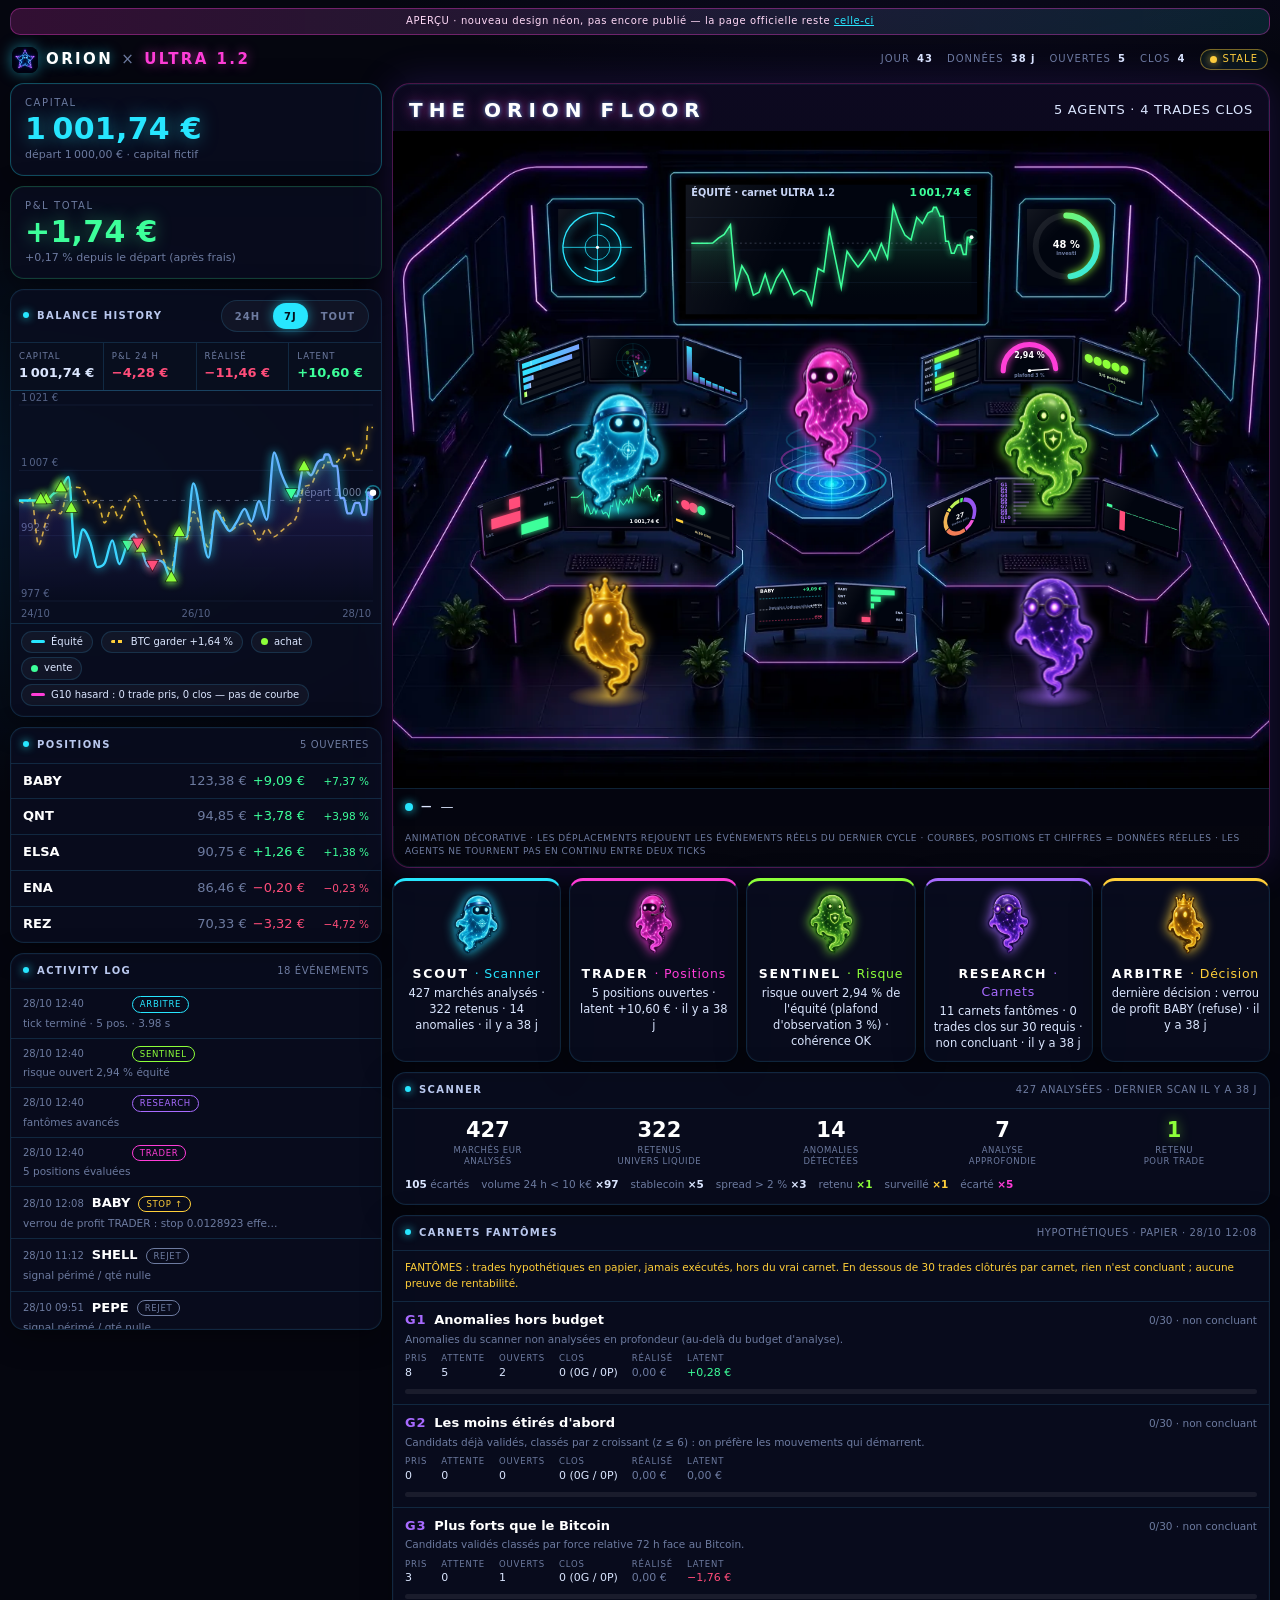
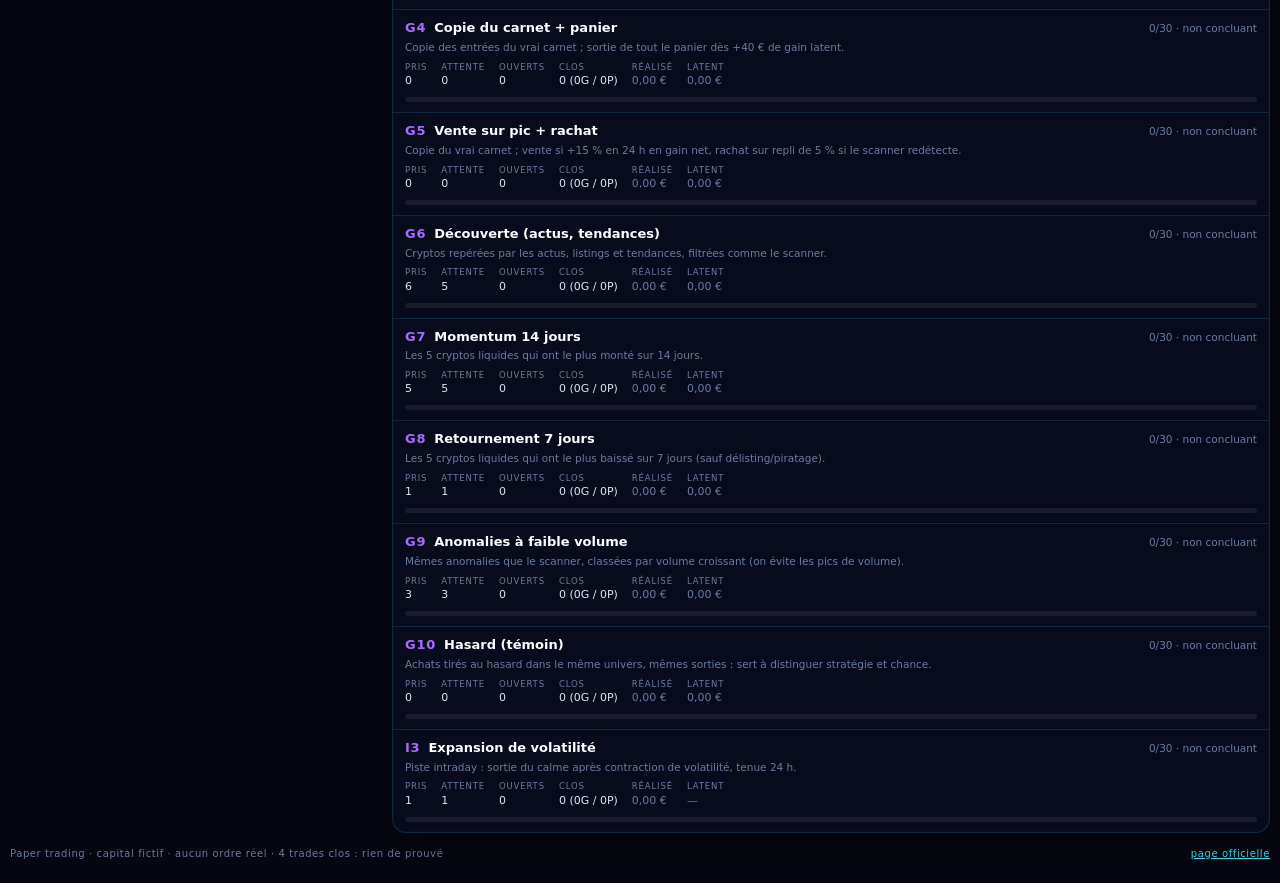
==== preview-neon/index.html @ 902693cf "site: aperçu néon (preview-neon/) — THE ORION FLOOR, esprits d'étoiles, courbe interactive, icône/ma" ====
<!doctype html>
<html lang="fr">
<head>
<meta charset="utf-8">
<meta name="viewport" content="width=device-width, initial-scale=1, viewport-fit=cover">
<meta name="theme-color" content="#05060f">
<meta name="robots" content="noindex,nofollow">
<meta name="mobile-web-app-capable" content="yes">
<meta name="apple-mobile-web-app-capable" content="yes">
<meta name="apple-mobile-web-app-title" content="ORION">
<title>ORION — aperçu néon</title>
<link rel="icon" type="image/png" sizes="48x48" href="img/favicon-48.png?v=1">
<link rel="icon" type="image/png" sizes="32x32" href="img/favicon-32.png?v=1">
<link rel="apple-touch-icon" sizes="180x180" href="img/apple-touch-icon.png?v=1">
<link rel="manifest" href="manifest.webmanifest?v=1">
<link rel="preload" as="image" href="img/room.webp?v=1" type="image/webp">
<link rel="stylesheet" href="neon.css?v=1">
</head>
<body>
<main class="wrap">
  <div class="pv">APERÇU · nouveau design néon, pas encore publié — la page officielle reste <a href="../">celle-ci</a></div>
  <header class="bar">
    <h1 class="brand"><img src="img/favicon-48.png?v=1" width="26" height="26" alt=""><b>ORION</b><i>×</i><b class="u">ULTRA&nbsp;1.2</b></h1>
    <div class="bst">
      <span>JOUR <b id="s_day">—</b></span><span>DONNÉES <b id="s_age">—</b></span><span>OUVERTES <b id="s_op">—</b></span><span>CLOS <b id="s_cl">—</b></span>
      <div class="live" id="live" title="Fraîcheur des données publiées"><i></i><span>—</span></div>
    </div>
  </header>

  <div class="cols">
    <div class="L">
      <section class="pn kcap" aria-label="Capital">
        <small>CAPITAL</small><b class="kbig c" id="k_cap">—</b><em id="k_capS">—</em>
      </section>
      <section class="pn kpl" aria-label="P&amp;L total">
        <small>P&amp;L TOTAL</small><b class="kbig" id="k_pl">—</b><em id="k_plS">—</em>
      </section>
      <section class="pn eq" aria-label="Courbe du capital">
        <header class="ph"><span class="pt">BALANCE HISTORY</span>
          <span class="seg" id="rng" role="group" aria-label="Période"><button data-r="24H">24H</button><button data-r="7J" class="on">7J</button><button data-r="TOUT">TOUT</button></span></header>
        <div class="strip" id="strip"></div>
        <div class="chw" id="chw"><canvas id="eqc" role="img" aria-label="Courbe du capital avec achats et ventes"></canvas><div class="tip" id="tip" hidden></div></div>
        <div class="leg" id="leg"></div>
      </section>
      <section class="pn pos">
        <header class="ph"><span class="pt">POSITIONS</span><span class="pm" id="posCnt">—</span></header>
        <div class="pl" id="plist"></div>
      </section>
      <section class="pn log">
        <header class="ph"><span class="pt">ACTIVITY LOG</span><span class="pm" id="logMeta">—</span></header>
        <div class="lines" id="lines"></div>
      </section>
    </div>

    <div class="R">
      <section class="floor" id="hero" aria-label="THE ORION FLOOR">
        <header class="fh"><span class="ft">THE ORION FLOOR</span><span class="pm" id="floorMeta">—</span></header>
        <div class="stage" id="stage">
          <div class="room" id="room">
            <img class="bg" src="img/room.webp?v=1" alt="Salle de marché néon vue du dessus" width="1152" height="864" decoding="async">
            <canvas id="fc" aria-hidden="true"></canvas>
            <div class="chars" id="chars" aria-hidden="true"></div>
            <div class="bub" id="bub" hidden></div>
          </div>
        </div>
        <div class="ticker" id="ticker"><i class="dot"></i><b id="tkWho">—</b><span id="tkTxt">—</span><em id="tkTag"></em></div>
        <p class="deco">Animation décorative · les déplacements rejouent les événements réels du dernier cycle · courbes, positions et chiffres = données réelles · les agents ne tournent pas en continu entre deux ticks</p>
      </section>
      <section class="agents" id="agents" aria-label="Agents">
        <article class="pn ag" data-k="scout"><img src="img/scout.webp?v=1" alt="" width="64" height="64" loading="lazy"><div><h3>SCOUT <i>· Scanner</i></h3><p id="a_scout">—</p></div></article>
        <article class="pn ag" data-k="trader"><img src="img/trader.webp?v=1" alt="" width="64" height="64" loading="lazy"><div><h3>TRADER <i>· Positions</i></h3><p id="a_trader">—</p></div></article>
        <article class="pn ag" data-k="sentinel"><img src="img/sentinel.webp?v=1" alt="" width="64" height="64" loading="lazy"><div><h3>SENTINEL <i>· Risque</i></h3><p id="a_sentinel">—</p></div></article>
        <article class="pn ag" data-k="research"><img src="img/research.webp?v=1" alt="" width="64" height="64" loading="lazy"><div><h3>RESEARCH <i>· Carnets</i></h3><p id="a_research">—</p></div></article>
        <article class="pn ag" data-k="arbitre"><img src="img/arbitre.webp?v=1" alt="" width="64" height="64" loading="lazy"><div><h3>ARBITRE <i>· Décision</i></h3><p id="a_arbitre">—</p></div></article>
      </section>
      <section class="pn scan" aria-label="Scanner">
        <header class="ph"><span class="pt">SCANNER</span><span class="pm" id="scanMeta">—</span></header>
        <div class="scb"><div class="funnel" id="funnel"></div><div class="why" id="why"></div></div>
      </section>
      <section class="pn gh" aria-label="Carnets fantômes">
        <header class="ph"><span class="pt">CARNETS FANTÔMES</span><span class="pm" id="ghMeta">—</span></header>
        <div class="ghn" id="ghNote">Trades hypothétiques en papier, jamais exécutés. Moins de 30 trades clôturés : rien n'est conclu.</div>
        <div id="ghList"></div>
      </section>
    </div>
  </div>

  <footer class="foot">
    <span id="badge">Paper trading · capital fictif · aucun ordre réel</span>
    <a href="../">page officielle</a>
  </footer>
</main>
<noscript><p class="ns">JavaScript est nécessaire pour afficher les données.</p></noscript>
<script src="neon.js?v=1"></script>
</body>
</html>
---- preview-neon/neon.css ----
/* ORION — aperçu néon (non publié). Sombre, cyan / magenta / lime. Aucune donnée inventée. */
:root{--bg:#05060f;--pn:rgba(10,14,32,.78);--bd:rgba(70,190,255,.16);--bd2:rgba(70,190,255,.32);--tx:#dbe6ff;--mut:#6d7ba0;
--cy:#27e6ff;--mg:#ff3dd8;--li:#8dff3a;--vi:#a86bff;--go:#ffcf3a;--g:#3dff9a;--r:#ff4d7a;
--sans:ui-sans-serif,system-ui,-apple-system,"Segoe UI",Roboto,"Helvetica Neue",Arial,sans-serif;--mono:ui-monospace,"SF Mono",Menlo,Consolas,"Roboto Mono",monospace}
*{box-sizing:border-box;margin:0}
html{background:var(--bg);-webkit-text-size-adjust:100%}
body{background:radial-gradient(1200px 600px at 70% -10%,rgba(80,40,200,.18),transparent 60%),radial-gradient(900px 500px at 0% 20%,rgba(0,170,255,.10),transparent 60%),var(--bg);color:var(--tx);font:13px/1.45 var(--sans);min-height:100vh;font-variant-numeric:tabular-nums}
.wrap{max-width:1600px;margin:0 auto;padding:8px 10px 22px}
b{font-weight:700}.g{color:var(--g)}.r{color:var(--r)}.z{color:var(--mut)}.mu{color:var(--mut)}
a{color:var(--cy)}
.pv{font-size:10px;letter-spacing:.06em;color:#ffd9f7;background:linear-gradient(90deg,rgba(255,61,216,.18),rgba(39,230,255,.12));border:1px solid rgba(255,61,216,.35);border-radius:10px;padding:5px 10px;margin-bottom:8px;text-align:center}
.bar{display:flex;align-items:center;justify-content:space-between;gap:8px 14px;flex-wrap:wrap;padding:4px 2px 10px}
.brand{display:flex;align-items:center;gap:8px;font-size:15px;letter-spacing:.16em;font-weight:400}
.brand img{border-radius:8px;box-shadow:0 0 14px rgba(39,230,255,.5)}
.brand b{color:#fff;text-shadow:0 0 12px rgba(39,230,255,.55)}.brand i{font-style:normal;color:var(--mut)}.brand .u{color:var(--mg);text-shadow:0 0 12px rgba(255,61,216,.6)}
.bst{display:flex;align-items:center;gap:6px 14px;flex-wrap:wrap;font-size:10px;letter-spacing:.1em;color:var(--mut)}
.bst b{color:var(--tx);margin-left:3px}
.live{display:inline-flex;align-items:center;gap:6px;color:var(--g);border:1px solid rgba(61,255,154,.4);padding:2px 9px;border-radius:99px;background:rgba(61,255,154,.06)}
.live i{width:7px;height:7px;border-radius:50%;background:var(--g);box-shadow:0 0 8px var(--g);animation:bl 2s ease-in-out infinite}
.live.stale{color:var(--go);border-color:rgba(255,207,58,.45)}.live.stale i{background:var(--go);box-shadow:0 0 8px var(--go)}
.live.na{color:var(--mut);border-color:var(--bd)}.live.na i{background:var(--mut);box-shadow:none;animation:none}
@keyframes bl{50%{opacity:.3}}
/* panneaux */
.pn{background:var(--pn);border:1px solid var(--bd);border-radius:14px;box-shadow:0 0 0 1px rgba(255,255,255,.015) inset,0 8px 30px rgba(0,0,0,.35);backdrop-filter:blur(2px)}
.ph{display:flex;justify-content:space-between;align-items:center;gap:8px;padding:10px 12px;border-bottom:1px solid var(--bd);font-size:10px;letter-spacing:.14em;color:var(--mut);text-transform:uppercase;flex-wrap:wrap}
.pt{color:#b9c8ee;font-weight:600}.pt::before{content:"";display:inline-block;width:6px;height:6px;border-radius:50%;background:var(--cy);box-shadow:0 0 8px var(--cy);margin-right:8px;vertical-align:1px}
.pm{letter-spacing:.06em}
.empty{padding:14px 12px;color:var(--mut)}
/* mise en page : mobile = bureau d'abord */
.cols{display:grid;grid-template-columns:minmax(0,1fr);gap:10px}
.L,.R{display:contents}
.floor{order:1}.agents{order:2}.kcap{order:3}.kpl{order:4}.eq{order:5}.pos{order:6}.log{order:7}.scan{order:8}.gh{order:9}
.kcap,.kpl{display:flex;flex-direction:column;gap:2px;padding:12px 14px}
.kcap small,.kpl small{font-size:10px;letter-spacing:.16em;color:var(--mut)}
.kbig{font-size:30px;line-height:1.1;letter-spacing:.01em;font-weight:700}
.kbig.c{color:var(--cy);text-shadow:0 0 18px rgba(39,230,255,.5)}
.kbig.g{color:var(--g);text-shadow:0 0 18px rgba(61,255,154,.45)}.kbig.r{color:var(--r);text-shadow:0 0 18px rgba(255,77,122,.45)}.kbig.z{color:var(--tx)}
.kcap em,.kpl em{font-style:normal;font-size:11px;color:var(--mut)}
.kcap{border-color:rgba(39,230,255,.3)}
.kpl{border-color:rgba(61,255,154,.22)}
@media(max-width:959px){.kcap,.kpl{display:inline-flex}.kcap,.kpl{width:100%}}
@media(max-width:959px) and (min-width:480px){.kcap{grid-column:1}.kpl{grid-column:1}}
@media(min-width:960px){
 .cols{grid-template-columns:372px minmax(0,1fr);align-items:start}
 .L,.R{display:flex;flex-direction:column;gap:10px;min-width:0}
}
/* graphique équité */
.seg{display:inline-flex;gap:2px;background:rgba(255,255,255,.04);border:1px solid var(--bd);border-radius:99px;padding:2px}
.seg button{font:600 10px var(--sans);letter-spacing:.1em;color:var(--mut);background:none;border:0;border-radius:99px;padding:5px 11px;cursor:pointer;min-height:26px}
.seg button.on{color:#04101a;background:var(--cy);box-shadow:0 0 12px rgba(39,230,255,.55)}
.strip{display:grid;grid-template-columns:repeat(4,minmax(0,1fr));gap:1px;background:var(--bd);border-bottom:1px solid var(--bd)}
.strip>div{background:rgba(8,12,28,.92);padding:7px 8px;display:flex;flex-direction:column;gap:1px;min-width:0}
.strip small{font-size:8.5px;letter-spacing:.12em;color:var(--mut)}
.strip b{font-size:13px;white-space:nowrap;overflow:hidden;text-overflow:ellipsis}
.chw{position:relative;height:232px;touch-action:pan-y}
#eqc{position:absolute;inset:0;width:100%;height:100%;display:block}
.tip{position:absolute;z-index:3;pointer-events:none;background:rgba(6,10,24,.94);border:1px solid var(--bd2);border-radius:10px;padding:7px 9px;font-size:11px;line-height:1.35;box-shadow:0 6px 24px rgba(0,0,0,.6),0 0 14px rgba(39,230,255,.18);min-width:128px;max-width:210px}
.tip b{color:#fff}.tip time{display:block;color:var(--mut);font-size:9.5px;margin-bottom:2px}.tip .mk{display:block;margin-top:4px;padding-top:4px;border-top:1px solid var(--bd)}
.leg{display:flex;flex-wrap:wrap;gap:4px 8px;padding:7px 10px 10px;border-top:1px solid var(--bd);font-size:10px;color:var(--mut)}
.leg button,.leg span{font:inherit;color:var(--tx);background:rgba(255,255,255,.04);border:1px solid var(--bd);border-radius:99px;padding:3px 9px;cursor:default;display:inline-flex;align-items:center;gap:6px}
.leg button{cursor:pointer}.leg button.off{opacity:.4}
.leg i{width:14px;height:3px;border-radius:2px;display:inline-block}
.leg i.d{height:7px;width:7px;border-radius:50%}
/* positions / journal */
.pr{display:grid;grid-template-columns:62px 1fr auto 58px;gap:6px;align-items:baseline;padding:8px 12px;border-bottom:1px solid var(--bd)}
.pr:last-child{border:0}.pr b{color:#fff}.pr span{text-align:right}.pr small{text-align:right;font-size:10.5px}
.lines{max-height:340px;overflow:auto;scrollbar-width:thin;scrollbar-color:#2a3a66 transparent}
.ev{display:grid;grid-template-columns:auto auto auto 1fr;gap:3px 8px;align-items:center;padding:7px 12px;border-bottom:1px solid var(--bd)}
.ev time{color:var(--mut);font-size:10px}.ev b{color:#fff;min-width:32px}
.tg{font-style:normal;font-size:8.5px;letter-spacing:.08em;padding:1px 7px;border:1px solid currentColor;border-radius:99px}
.tg.g{color:var(--g)}.tg.r{color:var(--r)}.tg.a{color:var(--go)}.tg.c{color:var(--cy)}.tg.p{color:var(--mg)}.tg.m{color:var(--mut)}.tg.v{color:var(--vi)}.tg.l{color:var(--li)}
.am{text-align:right}.am.g{color:var(--g)}.am.r{color:var(--r)}
.tx{grid-column:1/-1;color:var(--mut);font-size:10.5px;white-space:nowrap;overflow:hidden;text-overflow:ellipsis}
/* THE ORION FLOOR */
.floor{border:1px solid rgba(255,61,216,.28);border-radius:16px;background:linear-gradient(180deg,rgba(14,10,34,.9),rgba(5,6,15,.95));box-shadow:0 0 0 1px rgba(39,230,255,.08) inset,0 0 40px rgba(120,60,255,.18);overflow:hidden;margin:0 -10px;border-radius:0;border-left:0;border-right:0}
.fh{display:flex;justify-content:space-between;align-items:center;gap:8px;padding:9px 12px 4px;flex-wrap:wrap}
.ft{font-size:15px;letter-spacing:.3em;font-weight:600;color:#fff;text-shadow:0 0 14px rgba(255,61,216,.7),0 0 4px rgba(39,230,255,.6)}
.stage{position:relative;overflow:hidden;aspect-ratio:412/368;background:#03040a}
.room{position:absolute;left:-10%;top:0;width:120%;aspect-ratio:4/3;touch-action:manipulation;user-select:none;-webkit-user-select:none}
.room .bg{position:absolute;inset:0;width:100%;height:100%;display:block}
#fc{position:absolute;inset:0;width:100%;height:100%;display:block;pointer-events:none}
.chars{position:absolute;inset:0}
.ch{position:absolute;left:0;top:0;width:0;height:0;will-change:transform;cursor:pointer;-webkit-tap-highlight-color:transparent}
.ch .sh{position:absolute;left:0;top:0;width:calc(var(--s)*.9);height:calc(var(--s)*.26);margin:calc(var(--s)*.34) 0 0 calc(var(--s)*-.45);border-radius:50%;background:radial-gradient(closest-side,var(--c),transparent 72%);opacity:.55}
.ch .bb{position:absolute;left:0;top:0;width:var(--s);height:var(--s);margin:calc(var(--s)*-.5) 0 0 calc(var(--s)*-.5);animation:bob 3.8s ease-in-out infinite;animation-delay:var(--d)}
.ch img{display:block;width:100%;height:100%;object-fit:contain;filter:drop-shadow(0 0 6px var(--c));transition:transform .5s ease}
.ch.act img{transform:scale(1.12);filter:drop-shadow(0 0 14px var(--c)) brightness(1.15)}
.ch .ring{position:absolute;left:50%;top:48%;width:70%;height:70%;border:2px solid var(--c);border-radius:50%;transform:translate(-50%,-50%) scale(.6);opacity:0;pointer-events:none}
.ch.act .ring{animation:ping 1.4s ease-out infinite}
@keyframes bob{0%,100%{transform:translateY(0)}50%{transform:translateY(calc(var(--s)*-.045))}}
@keyframes ping{0%{transform:translate(-50%,-50%) scale(.6);opacity:.9}100%{transform:translate(-50%,-50%) scale(1.6);opacity:0}}
.bub{position:absolute;z-index:5;max-width:56%;transform:translate(-50%,-100%);padding:6px 10px;border-radius:12px;background:rgba(6,10,24,.92);border:1px solid var(--c,#27e6ff);color:#fff;font-size:calc(9px + .35vw);line-height:1.3;text-align:center;box-shadow:0 0 16px var(--c,#27e6ff);pointer-events:none;opacity:0;transition:opacity .25s}
.bub.on{opacity:1}
.bub::after{content:"";position:absolute;left:50%;bottom:-5px;width:8px;height:8px;background:rgba(6,10,24,.92);border:solid var(--c,#27e6ff);border-width:0 1px 1px 0;transform:translateX(-50%) rotate(45deg)}
.ticker{display:flex;align-items:center;gap:8px;padding:8px 12px;border-top:1px solid var(--bd);background:rgba(4,6,16,.8);font-size:12px;min-height:38px}
.ticker .dot{width:8px;height:8px;border-radius:50%;background:var(--cy);box-shadow:0 0 10px var(--cy);flex:none}
.ticker b{letter-spacing:.1em;font-size:10.5px;flex:none}
.ticker span{color:var(--tx);min-width:0;flex:1}
.ticker em{font-style:normal;color:var(--mut);font-size:10px;flex:none;text-align:right}
.deco{padding:6px 12px 8px;font-size:9px;letter-spacing:.06em;color:var(--mut);text-transform:uppercase;line-height:1.5}
@media(min-width:960px){
 .floor{margin:0;border:1px solid rgba(255,61,216,.28);border-radius:18px}
 .stage{aspect-ratio:4/3;max-height:calc(100vh - 170px);margin:0 auto;width:min(100%,calc((100vh - 170px)*4/3))}
 .room{left:0;width:100%}
 .fh{padding:12px 16px 6px}.ft{font-size:20px}
 .ticker{font-size:13px}
 .bub{font-size:12.5px}
}
/* cartes agents */
.agents{display:grid;grid-template-columns:minmax(0,1fr);gap:8px}
.ag{display:flex;align-items:center;gap:10px;padding:9px 12px;min-width:0;border-left:3px solid var(--c);transition:box-shadow .3s,border-color .3s,background .3s}
.ag img{width:54px;height:54px;object-fit:contain;flex:none;filter:drop-shadow(0 0 6px var(--c))}
.ag h3{font-size:12.5px;letter-spacing:.14em;color:#fff;font-weight:700}.ag h3 i{font-style:normal;color:var(--c);letter-spacing:.06em;font-weight:500}
.ag p{font-size:11.5px;color:var(--tx);line-height:1.4;margin-top:2px}
.ag[data-k=scout]{--c:#27e6ff}.ag[data-k=trader]{--c:#ff3dd8}.ag[data-k=sentinel]{--c:#8dff3a}.ag[data-k=research]{--c:#a86bff}.ag[data-k=arbitre]{--c:#ffcf3a}
.ag.on{box-shadow:0 0 22px -4px var(--c),inset 0 0 22px -10px var(--c);border-color:var(--c);background:rgba(16,20,44,.92)}
@media(min-width:640px){.agents{grid-template-columns:repeat(2,minmax(0,1fr))}}
@media(min-width:1180px){.agents{grid-template-columns:repeat(5,minmax(0,1fr))}.ag{flex-direction:column;text-align:center;align-items:center;border-left:1px solid var(--bd);border-top:3px solid var(--c);padding:10px 8px}.ag img{width:64px;height:64px}}
/* scanner */
.scb{padding:10px 12px 12px}
.funnel{display:flex;justify-content:space-between;gap:6px}
.fn{display:flex;flex-direction:column;align-items:center;text-align:center;flex:1;min-width:0}
.fn b{font-size:21px;color:#fff;line-height:1.1}.fn.k b{color:var(--li);text-shadow:0 0 12px rgba(141,255,58,.5)}
.fn small{font-size:8.5px;letter-spacing:.07em;color:var(--mut);margin-top:3px;line-height:1.3}
.why{display:flex;flex-wrap:wrap;gap:3px 12px;margin-top:10px;font-size:10.5px;color:var(--mut)}.why b{color:var(--tx)}
.why .k b{color:var(--li)}.why .w b{color:var(--go)}.why .d b{color:var(--mg)}
/* carnets fantômes */
.ghn{padding:9px 12px;font-size:10.5px;color:var(--go);border-bottom:1px solid var(--bd);line-height:1.5}
.gx{padding:9px 12px 10px;border-bottom:1px solid var(--bd)}.gx:last-child{border:0}
.gt{display:flex;gap:8px;align-items:baseline;flex-wrap:wrap}.gt b{color:var(--vi);letter-spacing:.06em}.gt em{font-style:normal;color:#fff;font-weight:600}.gp{margin-left:auto;color:var(--mut);font-size:10.5px}
.gd{color:var(--mut);font-size:10.5px;margin:2px 0 6px;line-height:1.4}
.gs{display:flex;flex-wrap:wrap;gap:4px 14px;font-size:11px}.gs i{display:block;font-style:normal;font-size:8.5px;letter-spacing:.1em;color:var(--mut)}
.gb{height:5px;border-radius:99px;background:rgba(255,255,255,.07);margin-top:8px;overflow:hidden}.gb u{display:block;height:100%;background:linear-gradient(90deg,var(--vi),var(--mg));border-radius:99px;min-width:0}
.foot{display:flex;justify-content:space-between;gap:10px;flex-wrap:wrap;margin-top:14px;font-size:10px;letter-spacing:.06em;color:var(--mut)}
.ns{padding:20px;color:var(--go)}
@media(prefers-reduced-motion:reduce){.ch .bb,.ch.act .ring,.live i{animation:none}}
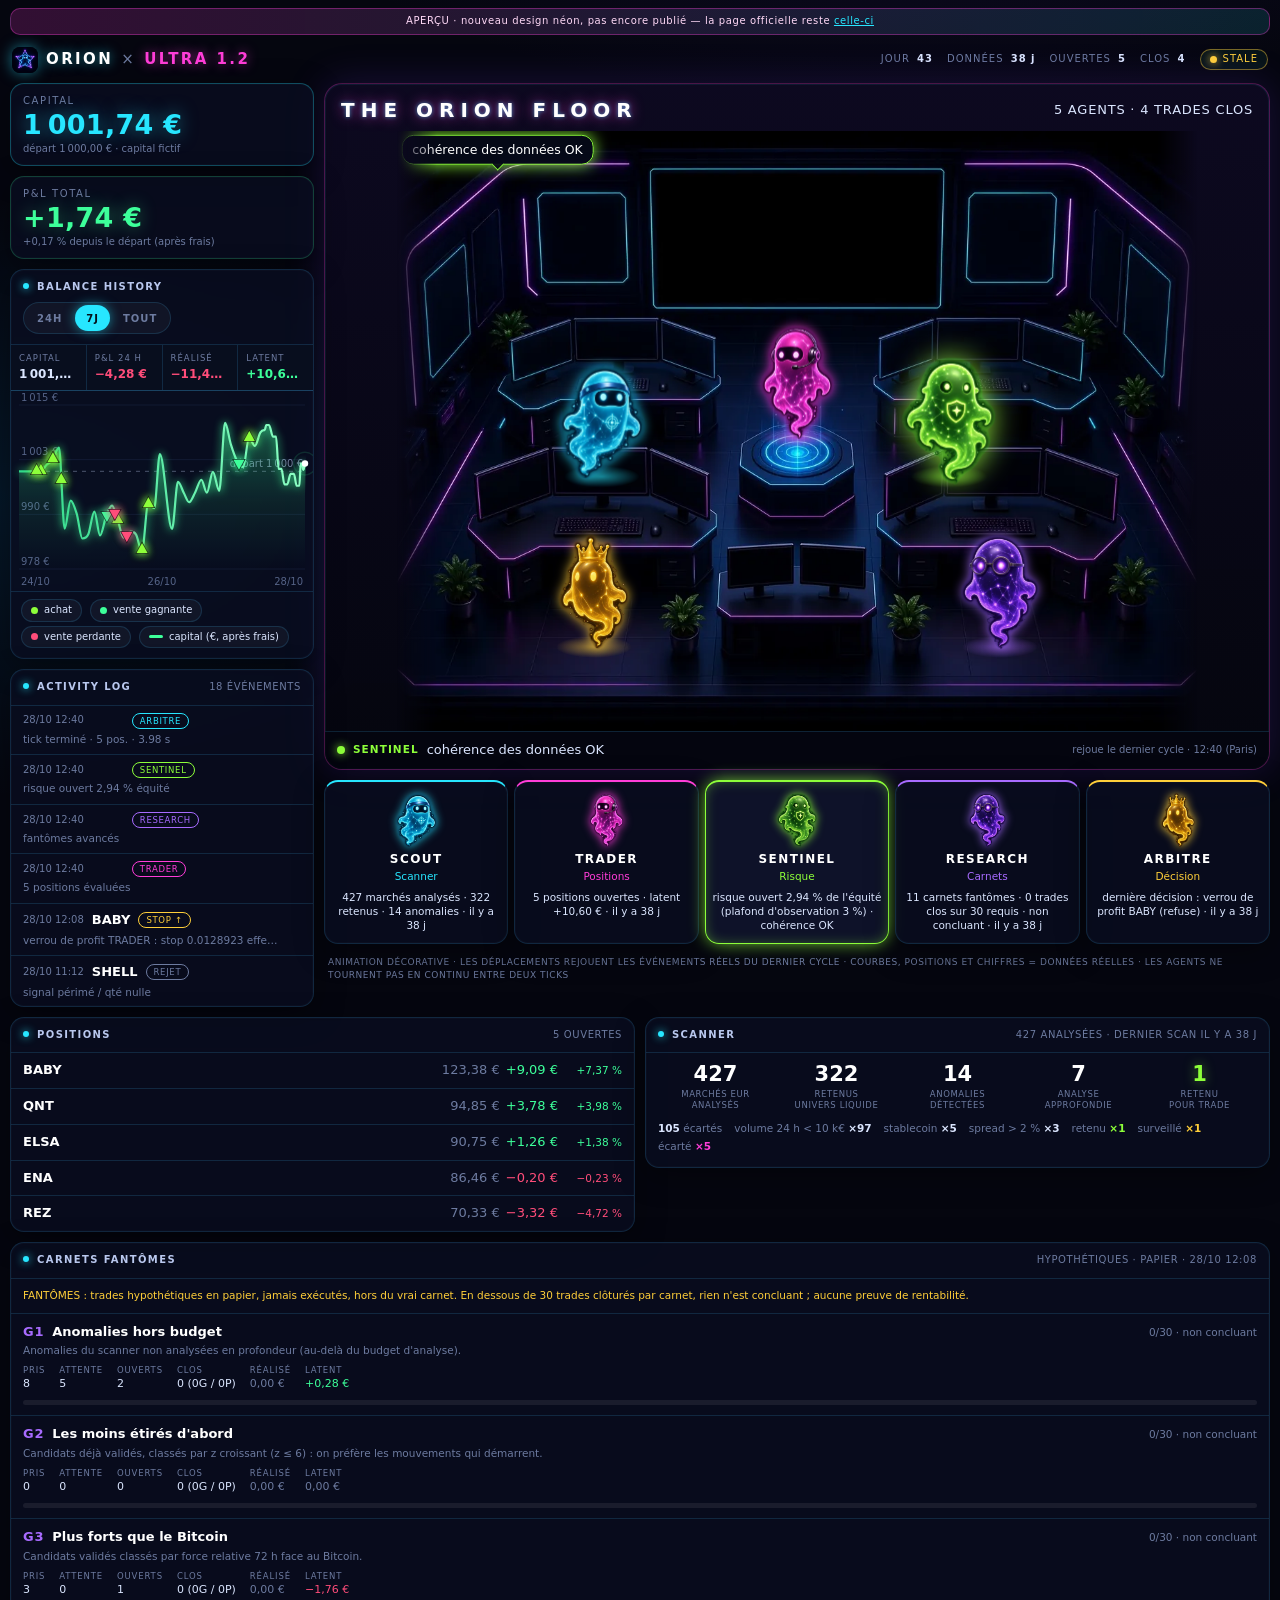
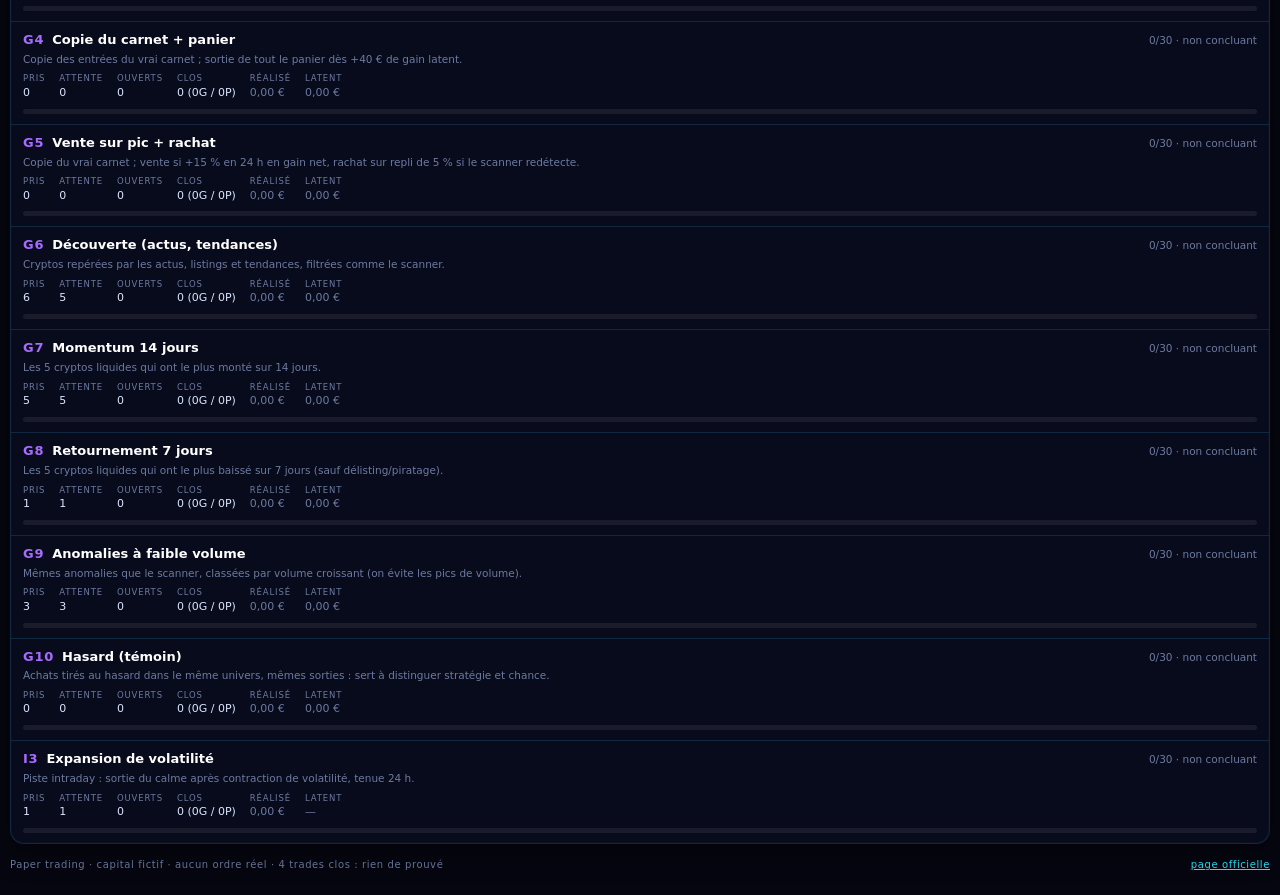
==== commit 34812d93: "preview-neon v2: courbe verte simple (sans BTC/G10), colonne ORION à gauche + bureau + cartes dessou" ====
--- a/preview-neon/index.html
+++ b/preview-neon/index.html
@@ -14,7 +14,7 @@
 <link rel="apple-touch-icon" sizes="180x180" href="img/apple-touch-icon.png?v=1">
 <link rel="manifest" href="manifest.webmanifest?v=1">
 <link rel="preload" as="image" href="img/room.webp?v=1" type="image/webp">
-<link rel="stylesheet" href="neon.css?v=1">
+<link rel="stylesheet" href="neon.css?v=2">
 </head>
 <body>
 <main class="wrap">
@@ -27,14 +27,12 @@
     </div>
   </header>
 
-  <div class="cols">
-    <div class="L">
-      <section class="pn kcap" aria-label="Capital">
-        <small>CAPITAL</small><b class="kbig c" id="k_cap">—</b><em id="k_capS">—</em>
-      </section>
-      <section class="pn kpl" aria-label="P&amp;L total">
-        <small>P&amp;L TOTAL</small><b class="kbig" id="k_pl">—</b><em id="k_plS">—</em>
-      </section>
+  <div class="dash">
+    <div class="dl">
+      <div class="kp">
+        <section class="pn kcap" aria-label="Capital"><small>CAPITAL</small><b class="kbig c" id="k_cap">—</b><em id="k_capS">—</em></section>
+        <section class="pn kpl" aria-label="P&amp;L total"><small>P&amp;L TOTAL</small><b class="kbig" id="k_pl">—</b><em id="k_plS">—</em></section>
+      </div>
       <section class="pn eq" aria-label="Courbe du capital">
         <header class="ph"><span class="pt">BALANCE HISTORY</span>
           <span class="seg" id="rng" role="group" aria-label="Période"><button data-r="24H">24H</button><button data-r="7J" class="on">7J</button><button data-r="TOUT">TOUT</button></span></header>
@@ -42,17 +40,13 @@
         <div class="chw" id="chw"><canvas id="eqc" role="img" aria-label="Courbe du capital avec achats et ventes"></canvas><div class="tip" id="tip" hidden></div></div>
         <div class="leg" id="leg"></div>
       </section>
-      <section class="pn pos">
-        <header class="ph"><span class="pt">POSITIONS</span><span class="pm" id="posCnt">—</span></header>
-        <div class="pl" id="plist"></div>
-      </section>
       <section class="pn log">
         <header class="ph"><span class="pt">ACTIVITY LOG</span><span class="pm" id="logMeta">—</span></header>
         <div class="lines" id="lines"></div>
       </section>
     </div>
 
-    <div class="R">
+    <div class="dm">
       <section class="floor" id="hero" aria-label="THE ORION FLOOR">
         <header class="fh"><span class="ft">THE ORION FLOOR</span><span class="pm" id="floorMeta">—</span></header>
         <div class="stage" id="stage">
@@ -64,25 +58,42 @@
           </div>
         </div>
         <div class="ticker" id="ticker"><i class="dot"></i><b id="tkWho">—</b><span id="tkTxt">—</span><em id="tkTag"></em></div>
-        <p class="deco">Animation décorative · les déplacements rejouent les événements réels du dernier cycle · courbes, positions et chiffres = données réelles · les agents ne tournent pas en continu entre deux ticks</p>
       </section>
       <section class="agents" id="agents" aria-label="Agents">
-        <article class="pn ag" data-k="scout"><img src="img/scout.webp?v=1" alt="" width="64" height="64" loading="lazy"><div><h3>SCOUT <i>· Scanner</i></h3><p id="a_scout">—</p></div></article>
-        <article class="pn ag" data-k="trader"><img src="img/trader.webp?v=1" alt="" width="64" height="64" loading="lazy"><div><h3>TRADER <i>· Positions</i></h3><p id="a_trader">—</p></div></article>
-        <article class="pn ag" data-k="sentinel"><img src="img/sentinel.webp?v=1" alt="" width="64" height="64" loading="lazy"><div><h3>SENTINEL <i>· Risque</i></h3><p id="a_sentinel">—</p></div></article>
-        <article class="pn ag" data-k="research"><img src="img/research.webp?v=1" alt="" width="64" height="64" loading="lazy"><div><h3>RESEARCH <i>· Carnets</i></h3><p id="a_research">—</p></div></article>
-        <article class="pn ag" data-k="arbitre"><img src="img/arbitre.webp?v=1" alt="" width="64" height="64" loading="lazy"><div><h3>ARBITRE <i>· Décision</i></h3><p id="a_arbitre">—</p></div></article>
+        <button class="pn ag" data-k="scout"><img src="img/scout.webp?v=1" alt="" width="64" height="64" loading="lazy"><h3>SCOUT</h3><i>Scanner</i><p data-st="scout">—</p></button>
+        <button class="pn ag" data-k="trader"><img src="img/trader.webp?v=1" alt="" width="64" height="64" loading="lazy"><h3>TRADER</h3><i>Positions</i><p data-st="trader">—</p></button>
+        <button class="pn ag" data-k="sentinel"><img src="img/sentinel.webp?v=1" alt="" width="64" height="64" loading="lazy"><h3>SENTINEL</h3><i>Risque</i><p data-st="sentinel">—</p></button>
+        <button class="pn ag" data-k="research"><img src="img/research.webp?v=1" alt="" width="64" height="64" loading="lazy"><h3>RESEARCH</h3><i>Carnets</i><p data-st="research">—</p></button>
+        <button class="pn ag" data-k="arbitre"><img src="img/arbitre.webp?v=1" alt="" width="64" height="64" loading="lazy"><h3>ARBITRE</h3><i>Décision</i><p data-st="arbitre">—</p></button>
       </section>
-      <section class="pn scan" aria-label="Scanner">
-        <header class="ph"><span class="pt">SCANNER</span><span class="pm" id="scanMeta">—</span></header>
-        <div class="scb"><div class="funnel" id="funnel"></div><div class="why" id="why"></div></div>
-      </section>
-      <section class="pn gh" aria-label="Carnets fantômes">
-        <header class="ph"><span class="pt">CARNETS FANTÔMES</span><span class="pm" id="ghMeta">—</span></header>
-        <div class="ghn" id="ghNote">Trades hypothétiques en papier, jamais exécutés. Moins de 30 trades clôturés : rien n'est conclu.</div>
-        <div id="ghList"></div>
-      </section>
+      <p class="deco">Animation décorative · les déplacements rejouent les événements réels du dernier cycle · courbes, positions et chiffres = données réelles · les agents ne tournent pas en continu entre deux ticks</p>
     </div>
+  </div>
+
+  <div class="below">
+    <section class="pn agst" aria-label="Statut des agents">
+      <header class="ph"><span class="pt">STATUT DES AGENTS</span><span class="pm">DONNÉES RÉELLES</span></header>
+      <ul>
+        <li style="--c:#27e6ff"><b>SCOUT</b><span data-st="scout">—</span></li>
+        <li style="--c:#ff3dd8"><b>TRADER</b><span data-st="trader">—</span></li>
+        <li style="--c:#8dff3a"><b>SENTINEL</b><span data-st="sentinel">—</span></li>
+        <li style="--c:#a86bff"><b>RESEARCH</b><span data-st="research">—</span></li>
+        <li style="--c:#ffcf3a"><b>ARBITRE</b><span data-st="arbitre">—</span></li>
+      </ul>
+    </section>
+    <section class="pn pos">
+      <header class="ph"><span class="pt">POSITIONS</span><span class="pm" id="posCnt">—</span></header>
+      <div class="pl" id="plist"></div>
+    </section>
+    <section class="pn scan" aria-label="Scanner">
+      <header class="ph"><span class="pt">SCANNER</span><span class="pm" id="scanMeta">—</span></header>
+      <div class="scb"><div class="funnel" id="funnel"></div><div class="why" id="why"></div></div>
+    </section>
+    <section class="pn gh" aria-label="Carnets fantômes">
+      <header class="ph"><span class="pt">CARNETS FANTÔMES</span><span class="pm" id="ghMeta">—</span></header>
+      <div class="ghn" id="ghNote">Trades hypothétiques en papier, jamais exécutés. Moins de 30 trades clôturés : rien n'est conclu.</div>
+      <div id="ghList"></div>
+    </section>
   </div>
 
   <footer class="foot">
@@ -91,6 +102,6 @@
   </footer>
 </main>
 <noscript><p class="ns">JavaScript est nécessaire pour afficher les données.</p></noscript>
-<script src="neon.js?v=1"></script>
+<script src="neon.js?v=2"></script>
 </body>
 </html>
--- a/preview-neon/neon.css
+++ b/preview-neon/neon.css
@@ -26,24 +26,31 @@
 .pt{color:#b9c8ee;font-weight:600}.pt::before{content:"";display:inline-block;width:6px;height:6px;border-radius:50%;background:var(--cy);box-shadow:0 0 8px var(--cy);margin-right:8px;vertical-align:1px}
 .pm{letter-spacing:.06em}
 .empty{padding:14px 12px;color:var(--mut)}
-/* mise en page : mobile = bureau d'abord */
-.cols{display:grid;grid-template-columns:minmax(0,1fr);gap:10px}
-.L,.R{display:contents}
-.floor{order:1}.agents{order:2}.kcap{order:3}.kpl{order:4}.eq{order:5}.pos{order:6}.log{order:7}.scan{order:8}.gh{order:9}
-.kcap,.kpl{display:flex;flex-direction:column;gap:2px;padding:12px 14px}
+/* mise en page : bloc « maquette » — colonne ORION à gauche, bureau + cartes à droite (empilé sur téléphone) */
+.dash{display:grid;grid-template-columns:minmax(0,1fr);gap:10px}
+.dl,.dm{display:flex;flex-direction:column;gap:10px;min-width:0}
+.dm{order:1}.dl{order:2}
+.kp{display:grid;grid-template-columns:1fr 1fr;gap:10px}
+.kcap,.kpl{display:flex;flex-direction:column;gap:2px;padding:10px 12px;min-width:0}
 .kcap small,.kpl small{font-size:10px;letter-spacing:.16em;color:var(--mut)}
-.kbig{font-size:30px;line-height:1.1;letter-spacing:.01em;font-weight:700}
+.kbig{font-size:23px;line-height:1.1;letter-spacing:.01em;font-weight:700;white-space:nowrap}
 .kbig.c{color:var(--cy);text-shadow:0 0 18px rgba(39,230,255,.5)}
 .kbig.g{color:var(--g);text-shadow:0 0 18px rgba(61,255,154,.45)}.kbig.r{color:var(--r);text-shadow:0 0 18px rgba(255,77,122,.45)}.kbig.z{color:var(--tx)}
-.kcap em,.kpl em{font-style:normal;font-size:11px;color:var(--mut)}
+.kcap em,.kpl em{font-style:normal;font-size:10px;color:var(--mut);line-height:1.3}
 .kcap{border-color:rgba(39,230,255,.3)}
 .kpl{border-color:rgba(61,255,154,.22)}
-@media(max-width:959px){.kcap,.kpl{display:inline-flex}.kcap,.kpl{width:100%}}
-@media(max-width:959px) and (min-width:480px){.kcap{grid-column:1}.kpl{grid-column:1}}
+.below{display:flex;flex-direction:column;gap:10px;margin-top:10px}
+.agst ul{list-style:none;padding:4px 0}.agst li{display:flex;gap:10px;padding:8px 12px;border-bottom:1px solid var(--bd);font-size:11.5px;line-height:1.4;border-left:3px solid var(--c)}
+.agst li:last-child{border-bottom:0}.agst li b{flex:none;width:72px;letter-spacing:.1em;color:var(--c);font-size:10.5px;padding-top:1px}
 @media(min-width:960px){
- .cols{grid-template-columns:372px minmax(0,1fr);align-items:start}
- .L,.R{display:flex;flex-direction:column;gap:10px;min-width:0}
+ .dash{grid-template-columns:304px minmax(0,1fr);align-items:start}
+ .dm{order:2}.dl{order:1}
+ .kp{grid-template-columns:1fr}
+ .kbig{font-size:27px}
+ .below{display:grid;grid-template-columns:minmax(0,1fr) minmax(0,1fr);align-items:start}
+ .below .agst{grid-column:1/-1}.below .gh{grid-column:1/-1}
 }
+@media(min-width:1180px){.below .agst{display:none}}
 /* graphique équité */
 .seg{display:inline-flex;gap:2px;background:rgba(255,255,255,.04);border:1px solid var(--bd);border-radius:99px;padding:2px}
 .seg button{font:600 10px var(--sans);letter-spacing:.1em;color:var(--mut);background:none;border:0;border-radius:99px;padding:5px 11px;cursor:pointer;min-height:26px}
@@ -51,8 +58,8 @@
 .strip{display:grid;grid-template-columns:repeat(4,minmax(0,1fr));gap:1px;background:var(--bd);border-bottom:1px solid var(--bd)}
 .strip>div{background:rgba(8,12,28,.92);padding:7px 8px;display:flex;flex-direction:column;gap:1px;min-width:0}
 .strip small{font-size:8.5px;letter-spacing:.12em;color:var(--mut)}
-.strip b{font-size:13px;white-space:nowrap;overflow:hidden;text-overflow:ellipsis}
-.chw{position:relative;height:232px;touch-action:pan-y}
+.strip b{font-size:12px;white-space:nowrap;overflow:hidden;text-overflow:ellipsis}
+.chw{position:relative;height:200px;touch-action:pan-y}
 #eqc{position:absolute;inset:0;width:100%;height:100%;display:block}
 .tip{position:absolute;z-index:3;pointer-events:none;background:rgba(6,10,24,.94);border:1px solid var(--bd2);border-radius:10px;padding:7px 9px;font-size:11px;line-height:1.35;box-shadow:0 6px 24px rgba(0,0,0,.6),0 0 14px rgba(39,230,255,.18);min-width:128px;max-width:210px}
 .tip b{color:#fff}.tip time{display:block;color:var(--mut);font-size:9.5px;margin-bottom:2px}.tip .mk{display:block;margin-top:4px;padding-top:4px;border-top:1px solid var(--bd)}
@@ -64,7 +71,7 @@
 /* positions / journal */
 .pr{display:grid;grid-template-columns:62px 1fr auto 58px;gap:6px;align-items:baseline;padding:8px 12px;border-bottom:1px solid var(--bd)}
 .pr:last-child{border:0}.pr b{color:#fff}.pr span{text-align:right}.pr small{text-align:right;font-size:10.5px}
-.lines{max-height:340px;overflow:auto;scrollbar-width:thin;scrollbar-color:#2a3a66 transparent}
+.lines{max-height:300px;overflow:auto;scrollbar-width:thin;scrollbar-color:#2a3a66 transparent}
 .ev{display:grid;grid-template-columns:auto auto auto 1fr;gap:3px 8px;align-items:center;padding:7px 12px;border-bottom:1px solid var(--bd)}
 .ev time{color:var(--mut);font-size:10px}.ev b{color:#fff;min-width:32px}
 .tg{font-style:normal;font-size:8.5px;letter-spacing:.08em;padding:1px 7px;border:1px solid currentColor;border-radius:99px}
@@ -97,25 +104,25 @@
 .ticker b{letter-spacing:.1em;font-size:10.5px;flex:none}
 .ticker span{color:var(--tx);min-width:0;flex:1}
 .ticker em{font-style:normal;color:var(--mut);font-size:10px;flex:none;text-align:right}
-.deco{padding:6px 12px 8px;font-size:9px;letter-spacing:.06em;color:var(--mut);text-transform:uppercase;line-height:1.5}
+.deco{padding:2px 4px 4px;font-size:9px;letter-spacing:.06em;color:var(--mut);text-transform:uppercase;line-height:1.5}
 @media(min-width:960px){
  .floor{margin:0;border:1px solid rgba(255,61,216,.28);border-radius:18px}
- .stage{aspect-ratio:4/3;max-height:calc(100vh - 170px);margin:0 auto;width:min(100%,calc((100vh - 170px)*4/3))}
+ .stage{--sh:max(500px,calc(100vh - 300px));aspect-ratio:4/3;max-height:var(--sh);margin:0 auto;width:min(100%,calc(var(--sh)*4/3))}
  .room{left:0;width:100%}
  .fh{padding:12px 16px 6px}.ft{font-size:20px}
  .ticker{font-size:13px}
  .bub{font-size:12.5px}
 }
-/* cartes agents */
-.agents{display:grid;grid-template-columns:minmax(0,1fr);gap:8px}
-.ag{display:flex;align-items:center;gap:10px;padding:9px 12px;min-width:0;border-left:3px solid var(--c);transition:box-shadow .3s,border-color .3s,background .3s}
-.ag img{width:54px;height:54px;object-fit:contain;flex:none;filter:drop-shadow(0 0 6px var(--c))}
-.ag h3{font-size:12.5px;letter-spacing:.14em;color:#fff;font-weight:700}.ag h3 i{font-style:normal;color:var(--c);letter-spacing:.06em;font-weight:500}
-.ag p{font-size:11.5px;color:var(--tx);line-height:1.4;margin-top:2px}
+/* cartes agents — rangée sous le bureau, comme la maquette */
+.agents{display:grid;grid-template-columns:repeat(5,minmax(0,1fr));gap:6px}
+.ag{--c:#27e6ff;display:flex;flex-direction:column;align-items:center;text-align:center;gap:1px;padding:7px 3px 8px;min-width:0;font:inherit;color:inherit;cursor:pointer;border-top:2px solid var(--c);transition:box-shadow .3s,border-color .3s,background .3s;-webkit-tap-highlight-color:transparent}
+.ag img{width:40px;height:40px;object-fit:contain;filter:drop-shadow(0 0 5px var(--c))}
+.ag h3{font-size:9px;letter-spacing:.06em;color:#fff;font-weight:800;margin-top:2px}.ag i{font-style:normal;font-size:8.5px;color:var(--c)}
+.ag p{display:none;font-size:10.5px;color:var(--tx);line-height:1.35;margin-top:5px}
 .ag[data-k=scout]{--c:#27e6ff}.ag[data-k=trader]{--c:#ff3dd8}.ag[data-k=sentinel]{--c:#8dff3a}.ag[data-k=research]{--c:#a86bff}.ag[data-k=arbitre]{--c:#ffcf3a}
-.ag.on{box-shadow:0 0 22px -4px var(--c),inset 0 0 22px -10px var(--c);border-color:var(--c);background:rgba(16,20,44,.92)}
-@media(min-width:640px){.agents{grid-template-columns:repeat(2,minmax(0,1fr))}}
-@media(min-width:1180px){.agents{grid-template-columns:repeat(5,minmax(0,1fr))}.ag{flex-direction:column;text-align:center;align-items:center;border-left:1px solid var(--bd);border-top:3px solid var(--c);padding:10px 8px}.ag img{width:64px;height:64px}}
+.ag.on{box-shadow:0 0 18px -3px var(--c),inset 0 0 18px -9px var(--c);border-color:var(--c);background:rgba(16,20,44,.92)}
+@media(min-width:960px){.ag{padding:10px 6px 10px}.ag img{width:56px;height:56px}.ag h3{font-size:12px;letter-spacing:.12em}.ag i{font-size:10.5px}}
+@media(min-width:1180px){.ag p{display:block}}
 /* scanner */
 .scb{padding:10px 12px 12px}
 .funnel{display:flex;justify-content:space-between;gap:6px}
@@ -134,3 +141,4 @@
 .foot{display:flex;justify-content:space-between;gap:10px;flex-wrap:wrap;margin-top:14px;font-size:10px;letter-spacing:.06em;color:var(--mut)}
 .ns{padding:20px;color:var(--go)}
 @media(prefers-reduced-motion:reduce){.ch .bb,.ch.act .ring,.live i{animation:none}}
+@media(min-width:960px){.stage{background:transparent}.room{-webkit-mask-image:linear-gradient(90deg,transparent,#000 5%,#000 95%,transparent);mask-image:linear-gradient(90deg,transparent,#000 5%,#000 95%,transparent)}}
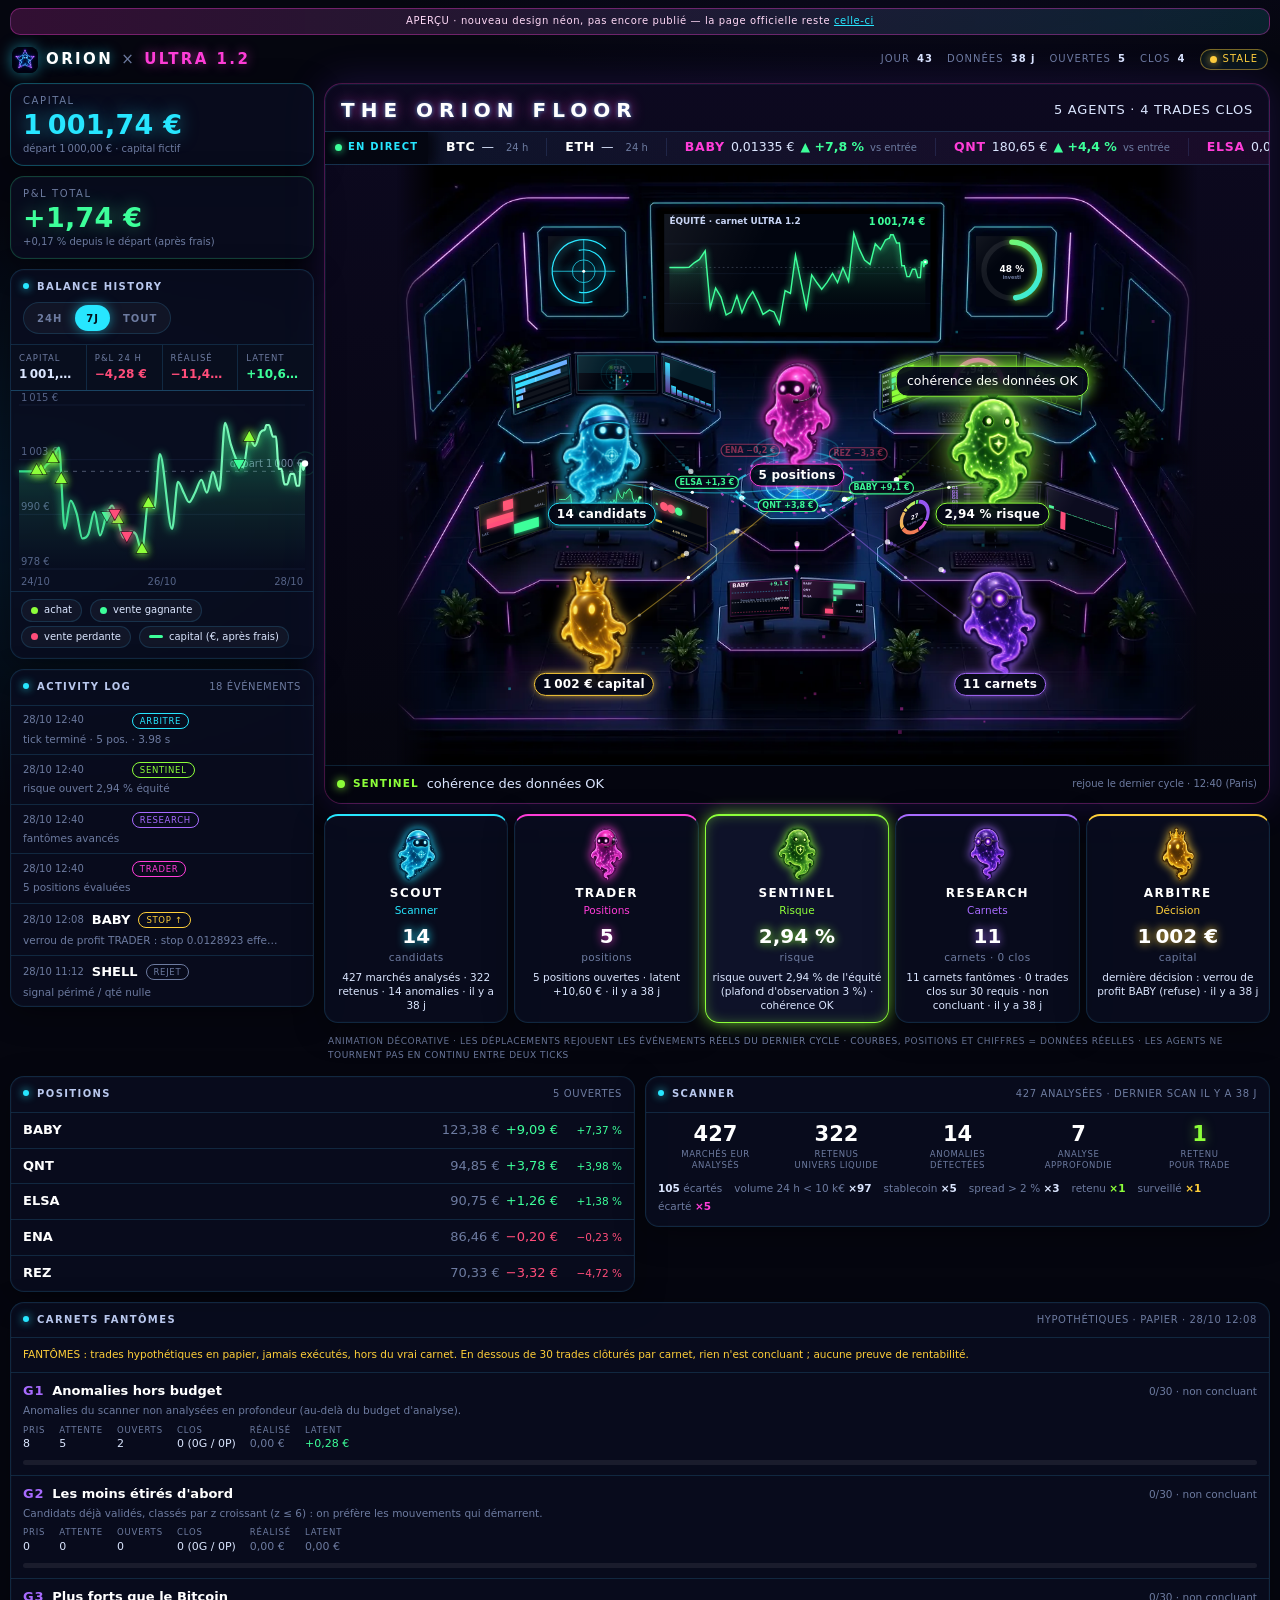
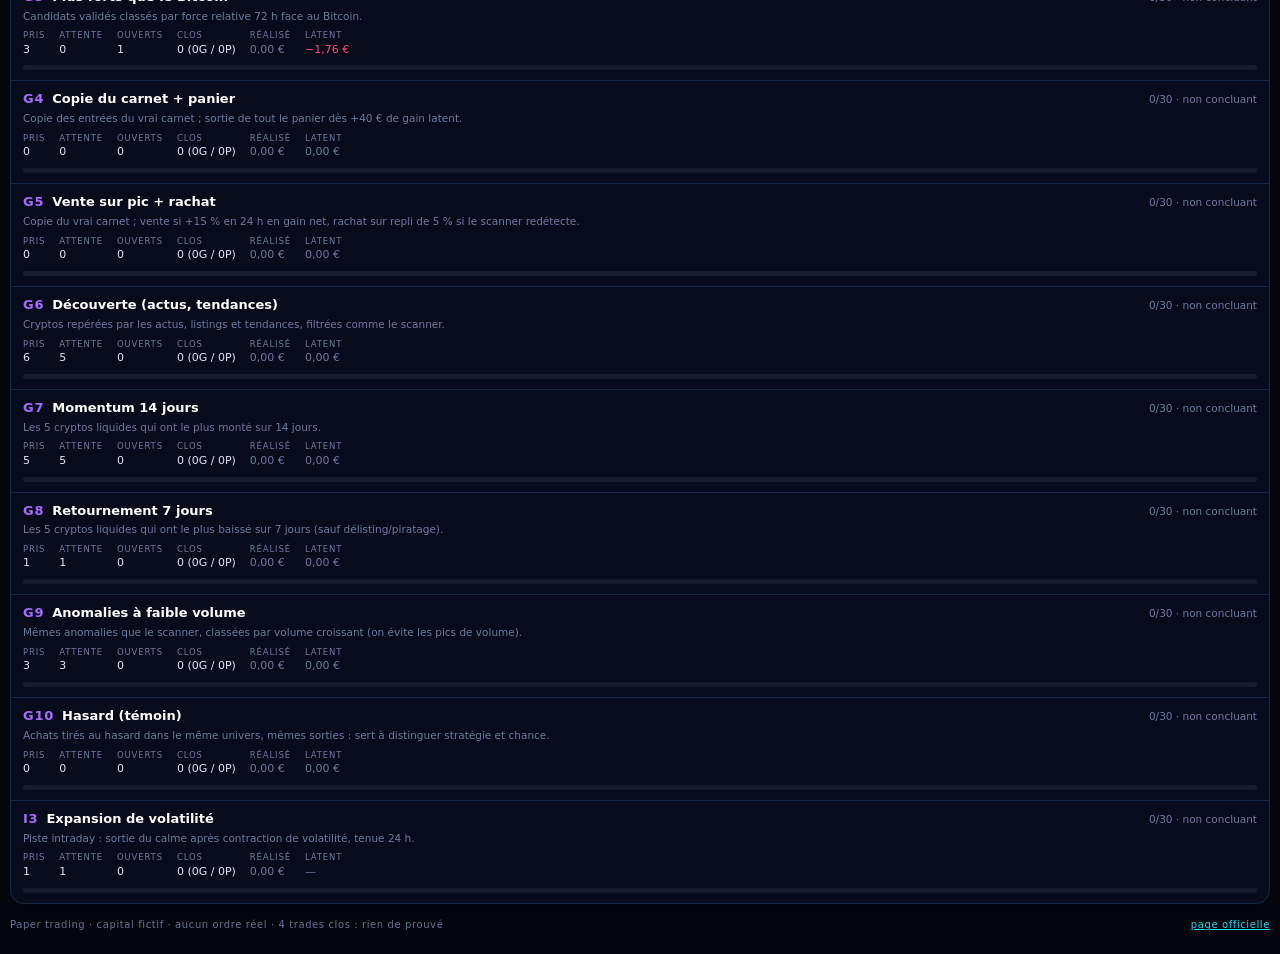
==== commit 1b361c66: "preview-neon v3: scène vivante (tâches ambiantes, évitement, flux, anneau holo, prix live Bitvavo, b" ====
--- a/preview-neon/index.html
+++ b/preview-neon/index.html
@@ -14,7 +14,7 @@
 <link rel="apple-touch-icon" sizes="180x180" href="img/apple-touch-icon.png?v=1">
 <link rel="manifest" href="manifest.webmanifest?v=1">
 <link rel="preload" as="image" href="img/room.webp?v=1" type="image/webp">
-<link rel="stylesheet" href="neon.css?v=2">
+<link rel="stylesheet" href="neon.css?v=3">
 </head>
 <body>
 <main class="wrap">
@@ -49,6 +49,7 @@
     <div class="dm">
       <section class="floor" id="hero" aria-label="THE ORION FLOOR">
         <header class="fh"><span class="ft">THE ORION FLOOR</span><span class="pm" id="floorMeta">—</span></header>
+        <div class="mq" id="mq" role="marquee" aria-label="Prix en direct (Bitvavo, public)"><span class="mlive"><i></i>EN DIRECT</span><div class="mqt" id="mqt"></div></div>
         <div class="stage" id="stage">
           <div class="room" id="room">
             <img class="bg" src="img/room.webp?v=1" alt="Salle de marché néon vue du dessus" width="1152" height="864" decoding="async">
@@ -60,11 +61,11 @@
         <div class="ticker" id="ticker"><i class="dot"></i><b id="tkWho">—</b><span id="tkTxt">—</span><em id="tkTag"></em></div>
       </section>
       <section class="agents" id="agents" aria-label="Agents">
-        <button class="pn ag" data-k="scout"><img src="img/scout.webp?v=1" alt="" width="64" height="64" loading="lazy"><h3>SCOUT</h3><i>Scanner</i><p data-st="scout">—</p></button>
-        <button class="pn ag" data-k="trader"><img src="img/trader.webp?v=1" alt="" width="64" height="64" loading="lazy"><h3>TRADER</h3><i>Positions</i><p data-st="trader">—</p></button>
-        <button class="pn ag" data-k="sentinel"><img src="img/sentinel.webp?v=1" alt="" width="64" height="64" loading="lazy"><h3>SENTINEL</h3><i>Risque</i><p data-st="sentinel">—</p></button>
-        <button class="pn ag" data-k="research"><img src="img/research.webp?v=1" alt="" width="64" height="64" loading="lazy"><h3>RESEARCH</h3><i>Carnets</i><p data-st="research">—</p></button>
-        <button class="pn ag" data-k="arbitre"><img src="img/arbitre.webp?v=1" alt="" width="64" height="64" loading="lazy"><h3>ARBITRE</h3><i>Décision</i><p data-st="arbitre">—</p></button>
+        <button class="pn ag" data-k="scout"><img src="img/scout.webp?v=1" alt="" width="64" height="64" loading="lazy"><h3>SCOUT</h3><i>Scanner</i><b class="kv" data-kv="scout">—</b><small class="ku" data-ku="scout">candidats</small><p data-st="scout">—</p></button>
+        <button class="pn ag" data-k="trader"><img src="img/trader.webp?v=1" alt="" width="64" height="64" loading="lazy"><h3>TRADER</h3><i>Positions</i><b class="kv" data-kv="trader">—</b><small class="ku" data-ku="trader">positions</small><p data-st="trader">—</p></button>
+        <button class="pn ag" data-k="sentinel"><img src="img/sentinel.webp?v=1" alt="" width="64" height="64" loading="lazy"><h3>SENTINEL</h3><i>Risque</i><b class="kv" data-kv="sentinel">—</b><small class="ku" data-ku="sentinel">risque</small><p data-st="sentinel">—</p></button>
+        <button class="pn ag" data-k="research"><img src="img/research.webp?v=1" alt="" width="64" height="64" loading="lazy"><h3>RESEARCH</h3><i>Carnets</i><b class="kv" data-kv="research">—</b><small class="ku" data-ku="research">carnets</small><p data-st="research">—</p></button>
+        <button class="pn ag" data-k="arbitre"><img src="img/arbitre.webp?v=1" alt="" width="64" height="64" loading="lazy"><h3>ARBITRE</h3><i>Décision</i><b class="kv" data-kv="arbitre">—</b><small class="ku" data-ku="arbitre">capital</small><p data-st="arbitre">—</p></button>
       </section>
       <p class="deco">Animation décorative · les déplacements rejouent les événements réels du dernier cycle · courbes, positions et chiffres = données réelles · les agents ne tournent pas en continu entre deux ticks</p>
     </div>
@@ -102,6 +103,6 @@
   </footer>
 </main>
 <noscript><p class="ns">JavaScript est nécessaire pour afficher les données.</p></noscript>
-<script src="neon.js?v=2"></script>
+<script src="neon.js?v=3"></script>
 </body>
 </html>
--- a/preview-neon/neon.css
+++ b/preview-neon/neon.css
@@ -142,3 +142,28 @@
 .ns{padding:20px;color:var(--go)}
 @media(prefers-reduced-motion:reduce){.ch .bb,.ch.act .ring,.live i{animation:none}}
 @media(min-width:960px){.stage{background:transparent}.room{-webkit-mask-image:linear-gradient(90deg,transparent,#000 5%,#000 95%,transparent);mask-image:linear-gradient(90deg,transparent,#000 5%,#000 95%,transparent)}}
+
+/* ===== v3 : plus de vie ===== */
+.ch .tl{position:absolute;inset:0;transform-origin:50% 70%;will-change:transform}
+.ch .tl img{width:100%;height:100%}
+.ch.act img{transform:none;filter:drop-shadow(0 0 14px var(--c)) brightness(1.18)}
+.ch .tg2{position:absolute;left:0;top:calc(var(--s)*.4);transform:translateX(-50%);white-space:nowrap;padding:2px 8px;border-radius:99px;background:rgba(5,8,22,.88);border:1px solid var(--c);color:#fff;font-size:11px;font-weight:700;letter-spacing:.02em;box-shadow:0 0 10px -2px var(--c);pointer-events:none}
+.bub[data-side=u]::after{display:block}
+.bub[data-side=l]::after,.bub[data-side=r]::after,.bub[data-side=d]::after{display:none}
+.mq{display:flex;align-items:center;gap:0;overflow:hidden;border-top:1px solid var(--bd);border-bottom:1px solid var(--bd);background:linear-gradient(90deg,rgba(39,230,255,.06),rgba(255,61,216,.06));height:34px;position:relative}
+.mlive{flex:none;display:flex;align-items:center;gap:6px;padding:0 10px;height:100%;font-size:10px;font-weight:800;letter-spacing:.12em;color:var(--cy);background:rgba(4,6,16,.92);z-index:2;box-shadow:6px 0 12px 2px rgba(4,6,16,.9)}
+.mlive i{width:7px;height:7px;border-radius:50%;background:var(--g);box-shadow:0 0 8px var(--g);animation:bl 1.4s infinite}
+.mqt{display:flex;width:max-content;animation:mqs var(--mqd,40s) linear infinite;will-change:transform}
+.mq.paused .mqt{animation-play-state:paused}
+.mr{display:flex;flex:none}
+.mi{display:flex;align-items:baseline;gap:6px;padding:0 18px;white-space:nowrap;font-size:12.5px;border-right:1px solid rgba(120,160,255,.14)}
+.mi b{color:#fff;letter-spacing:.06em}.mi .px{font-style:normal;color:var(--tx);font-variant-numeric:tabular-nums}
+.mi .cg{font-style:normal;font-weight:700;font-variant-numeric:tabular-nums}.mi .cg.up{color:var(--g)}.mi .cg.dn{color:var(--r)}
+.mi small{color:var(--mut);font-size:10px}
+.mi.po b{color:var(--mg)}
+@keyframes mqs{to{transform:translateX(-50%)}}
+.ag .kv{display:block;font-size:15px;color:#fff;margin-top:3px;font-variant-numeric:tabular-nums;text-shadow:0 0 10px var(--c)}
+.ag .ku{display:block;font-size:8.5px;color:var(--mut);letter-spacing:.04em;line-height:1.1}
+@media(min-width:960px){.ag .kv{font-size:20px}.ag .ku{font-size:10.5px}.ch .tg2{font-size:12px}}
+@media(max-width:699px){.ch .tg2{font-size:10px;padding:1px 6px}.mi{font-size:12px;padding:0 14px}}
+@media(prefers-reduced-motion:reduce){.mqt{animation:none;overflow-x:auto}.mq{overflow-x:auto}}
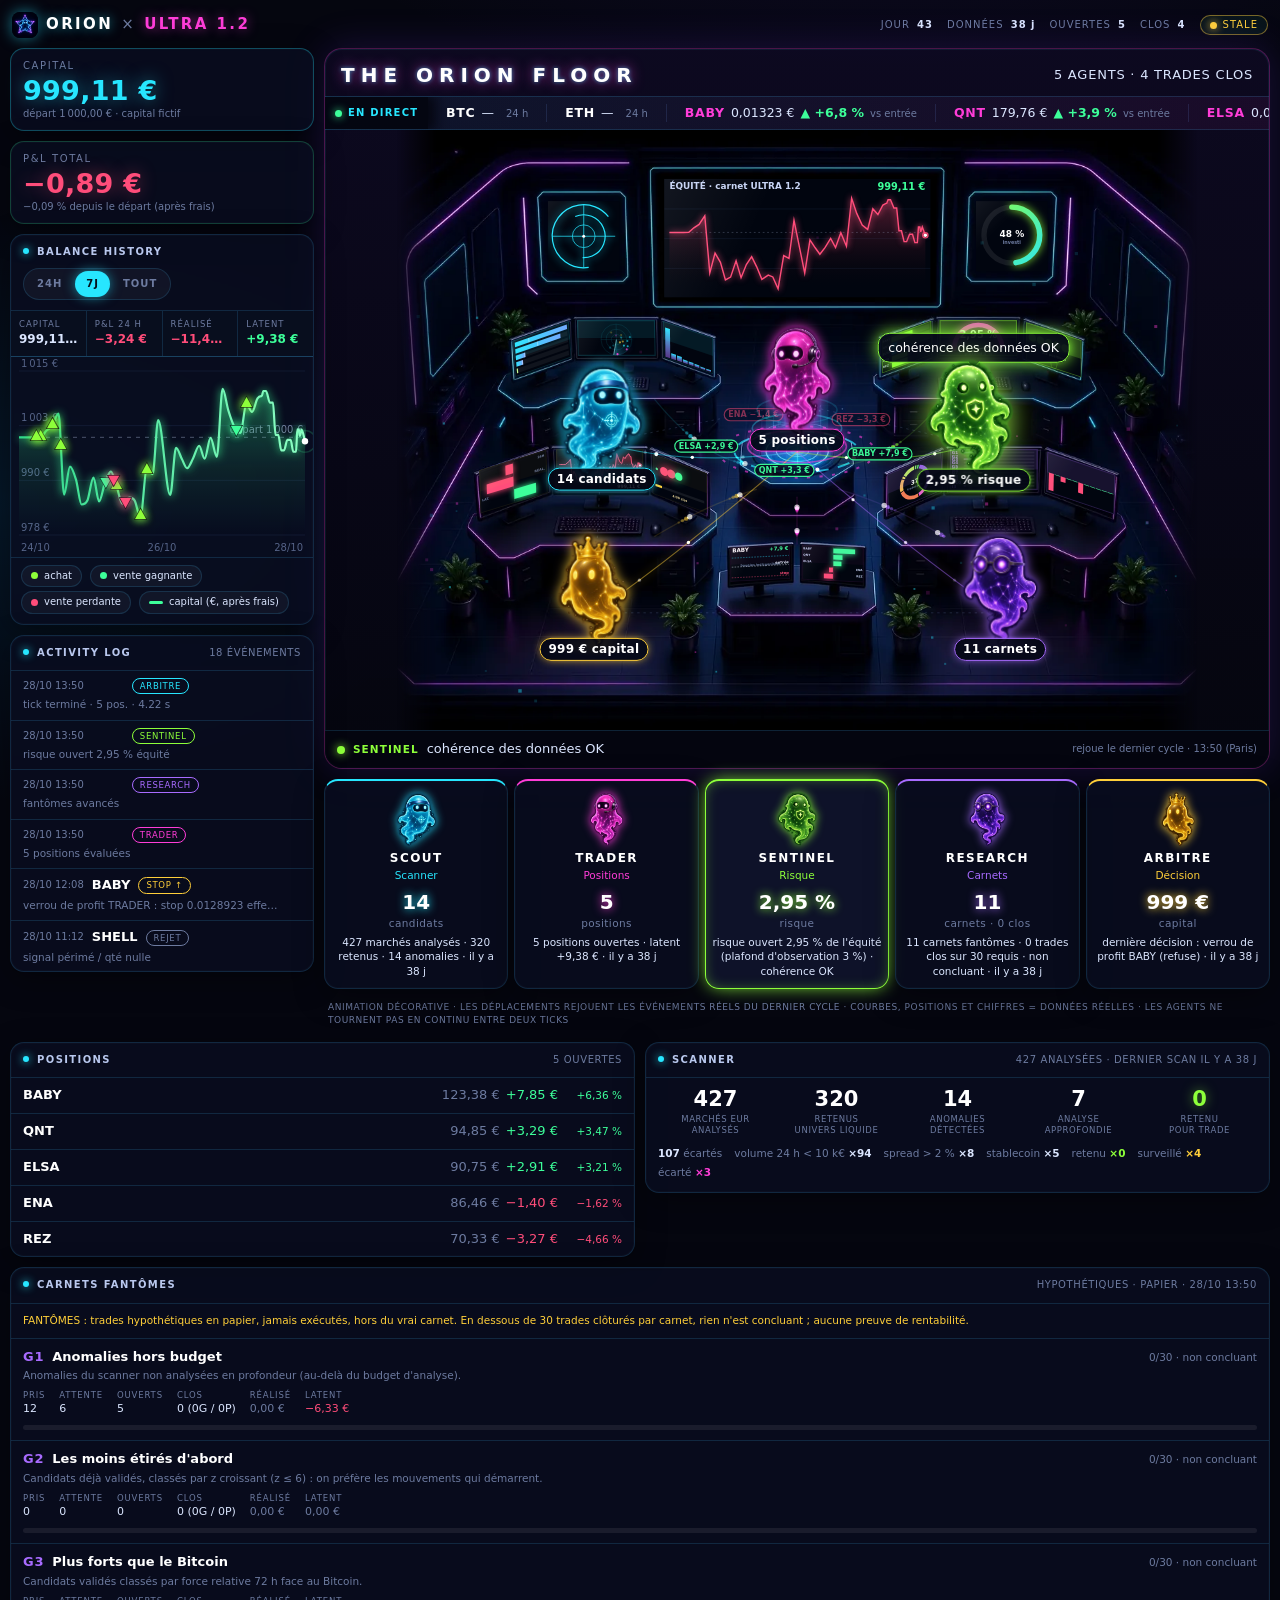
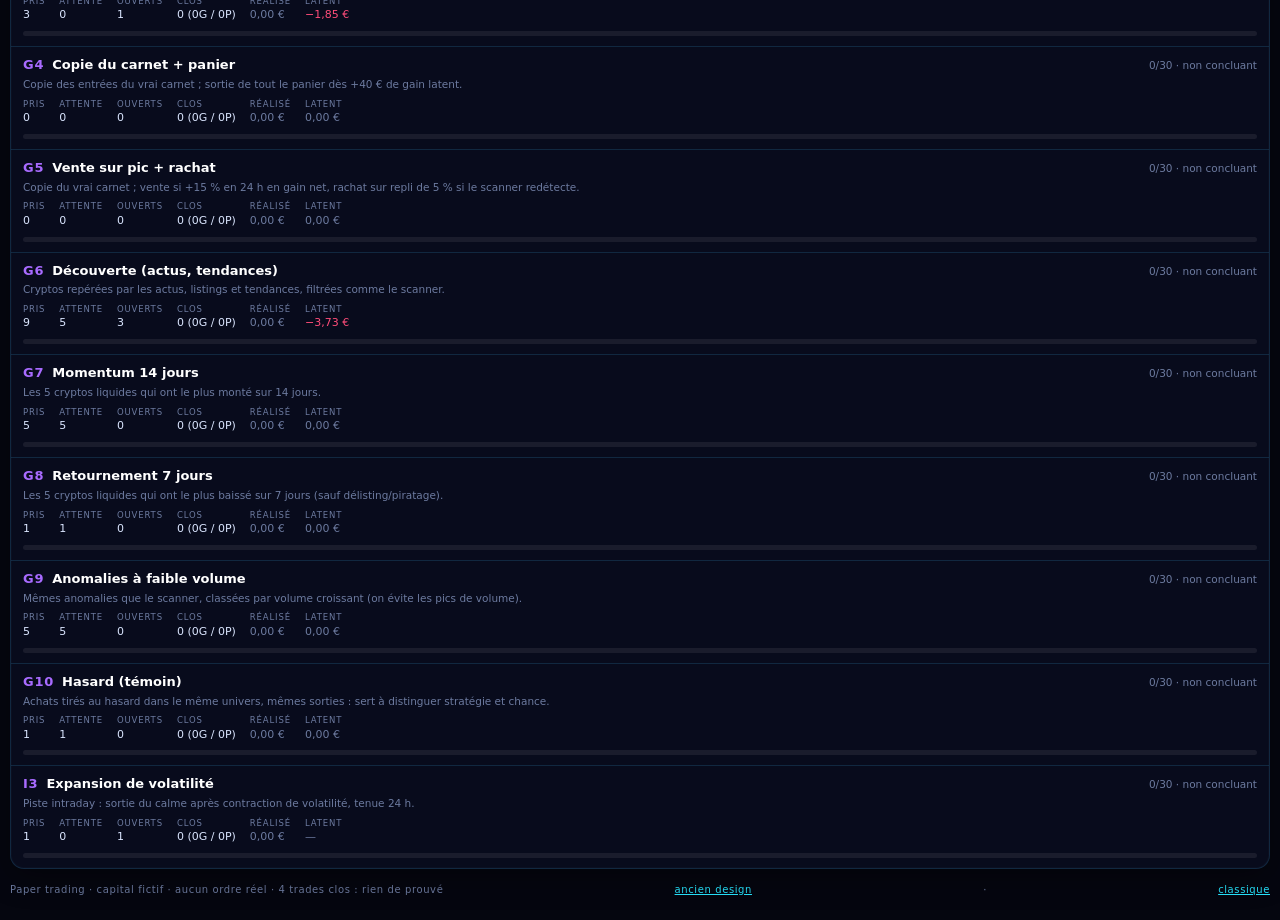
==== commit 658857ba: "site: THE ORION FLOOR (neon v3) devient la page officielle (icône ORION, manifeste racine) ; ancien " ====
--- a/preview-neon/index.html
+++ b/preview-neon/index.html
@@ -1,108 +1,3 @@
 <!doctype html>
-<html lang="fr">
-<head>
-<meta charset="utf-8">
-<meta name="viewport" content="width=device-width, initial-scale=1, viewport-fit=cover">
-<meta name="theme-color" content="#05060f">
-<meta name="robots" content="noindex,nofollow">
-<meta name="mobile-web-app-capable" content="yes">
-<meta name="apple-mobile-web-app-capable" content="yes">
-<meta name="apple-mobile-web-app-title" content="ORION">
-<title>ORION — aperçu néon</title>
-<link rel="icon" type="image/png" sizes="48x48" href="img/favicon-48.png?v=1">
-<link rel="icon" type="image/png" sizes="32x32" href="img/favicon-32.png?v=1">
-<link rel="apple-touch-icon" sizes="180x180" href="img/apple-touch-icon.png?v=1">
-<link rel="manifest" href="manifest.webmanifest?v=1">
-<link rel="preload" as="image" href="img/room.webp?v=1" type="image/webp">
-<link rel="stylesheet" href="neon.css?v=3">
-</head>
-<body>
-<main class="wrap">
-  <div class="pv">APERÇU · nouveau design néon, pas encore publié — la page officielle reste <a href="../">celle-ci</a></div>
-  <header class="bar">
-    <h1 class="brand"><img src="img/favicon-48.png?v=1" width="26" height="26" alt=""><b>ORION</b><i>×</i><b class="u">ULTRA&nbsp;1.2</b></h1>
-    <div class="bst">
-      <span>JOUR <b id="s_day">—</b></span><span>DONNÉES <b id="s_age">—</b></span><span>OUVERTES <b id="s_op">—</b></span><span>CLOS <b id="s_cl">—</b></span>
-      <div class="live" id="live" title="Fraîcheur des données publiées"><i></i><span>—</span></div>
-    </div>
-  </header>
-
-  <div class="dash">
-    <div class="dl">
-      <div class="kp">
-        <section class="pn kcap" aria-label="Capital"><small>CAPITAL</small><b class="kbig c" id="k_cap">—</b><em id="k_capS">—</em></section>
-        <section class="pn kpl" aria-label="P&amp;L total"><small>P&amp;L TOTAL</small><b class="kbig" id="k_pl">—</b><em id="k_plS">—</em></section>
-      </div>
-      <section class="pn eq" aria-label="Courbe du capital">
-        <header class="ph"><span class="pt">BALANCE HISTORY</span>
-          <span class="seg" id="rng" role="group" aria-label="Période"><button data-r="24H">24H</button><button data-r="7J" class="on">7J</button><button data-r="TOUT">TOUT</button></span></header>
-        <div class="strip" id="strip"></div>
-        <div class="chw" id="chw"><canvas id="eqc" role="img" aria-label="Courbe du capital avec achats et ventes"></canvas><div class="tip" id="tip" hidden></div></div>
-        <div class="leg" id="leg"></div>
-      </section>
-      <section class="pn log">
-        <header class="ph"><span class="pt">ACTIVITY LOG</span><span class="pm" id="logMeta">—</span></header>
-        <div class="lines" id="lines"></div>
-      </section>
-    </div>
-
-    <div class="dm">
-      <section class="floor" id="hero" aria-label="THE ORION FLOOR">
-        <header class="fh"><span class="ft">THE ORION FLOOR</span><span class="pm" id="floorMeta">—</span></header>
-        <div class="mq" id="mq" role="marquee" aria-label="Prix en direct (Bitvavo, public)"><span class="mlive"><i></i>EN DIRECT</span><div class="mqt" id="mqt"></div></div>
-        <div class="stage" id="stage">
-          <div class="room" id="room">
-            <img class="bg" src="img/room.webp?v=1" alt="Salle de marché néon vue du dessus" width="1152" height="864" decoding="async">
-            <canvas id="fc" aria-hidden="true"></canvas>
-            <div class="chars" id="chars" aria-hidden="true"></div>
-            <div class="bub" id="bub" hidden></div>
-          </div>
-        </div>
-        <div class="ticker" id="ticker"><i class="dot"></i><b id="tkWho">—</b><span id="tkTxt">—</span><em id="tkTag"></em></div>
-      </section>
-      <section class="agents" id="agents" aria-label="Agents">
-        <button class="pn ag" data-k="scout"><img src="img/scout.webp?v=1" alt="" width="64" height="64" loading="lazy"><h3>SCOUT</h3><i>Scanner</i><b class="kv" data-kv="scout">—</b><small class="ku" data-ku="scout">candidats</small><p data-st="scout">—</p></button>
-        <button class="pn ag" data-k="trader"><img src="img/trader.webp?v=1" alt="" width="64" height="64" loading="lazy"><h3>TRADER</h3><i>Positions</i><b class="kv" data-kv="trader">—</b><small class="ku" data-ku="trader">positions</small><p data-st="trader">—</p></button>
-        <button class="pn ag" data-k="sentinel"><img src="img/sentinel.webp?v=1" alt="" width="64" height="64" loading="lazy"><h3>SENTINEL</h3><i>Risque</i><b class="kv" data-kv="sentinel">—</b><small class="ku" data-ku="sentinel">risque</small><p data-st="sentinel">—</p></button>
-        <button class="pn ag" data-k="research"><img src="img/research.webp?v=1" alt="" width="64" height="64" loading="lazy"><h3>RESEARCH</h3><i>Carnets</i><b class="kv" data-kv="research">—</b><small class="ku" data-ku="research">carnets</small><p data-st="research">—</p></button>
-        <button class="pn ag" data-k="arbitre"><img src="img/arbitre.webp?v=1" alt="" width="64" height="64" loading="lazy"><h3>ARBITRE</h3><i>Décision</i><b class="kv" data-kv="arbitre">—</b><small class="ku" data-ku="arbitre">capital</small><p data-st="arbitre">—</p></button>
-      </section>
-      <p class="deco">Animation décorative · les déplacements rejouent les événements réels du dernier cycle · courbes, positions et chiffres = données réelles · les agents ne tournent pas en continu entre deux ticks</p>
-    </div>
-  </div>
-
-  <div class="below">
-    <section class="pn agst" aria-label="Statut des agents">
-      <header class="ph"><span class="pt">STATUT DES AGENTS</span><span class="pm">DONNÉES RÉELLES</span></header>
-      <ul>
-        <li style="--c:#27e6ff"><b>SCOUT</b><span data-st="scout">—</span></li>
-        <li style="--c:#ff3dd8"><b>TRADER</b><span data-st="trader">—</span></li>
-        <li style="--c:#8dff3a"><b>SENTINEL</b><span data-st="sentinel">—</span></li>
-        <li style="--c:#a86bff"><b>RESEARCH</b><span data-st="research">—</span></li>
-        <li style="--c:#ffcf3a"><b>ARBITRE</b><span data-st="arbitre">—</span></li>
-      </ul>
-    </section>
-    <section class="pn pos">
-      <header class="ph"><span class="pt">POSITIONS</span><span class="pm" id="posCnt">—</span></header>
-      <div class="pl" id="plist"></div>
-    </section>
-    <section class="pn scan" aria-label="Scanner">
-      <header class="ph"><span class="pt">SCANNER</span><span class="pm" id="scanMeta">—</span></header>
-      <div class="scb"><div class="funnel" id="funnel"></div><div class="why" id="why"></div></div>
-    </section>
-    <section class="pn gh" aria-label="Carnets fantômes">
-      <header class="ph"><span class="pt">CARNETS FANTÔMES</span><span class="pm" id="ghMeta">—</span></header>
-      <div class="ghn" id="ghNote">Trades hypothétiques en papier, jamais exécutés. Moins de 30 trades clôturés : rien n'est conclu.</div>
-      <div id="ghList"></div>
-    </section>
-  </div>
-
-  <footer class="foot">
-    <span id="badge">Paper trading · capital fictif · aucun ordre réel</span>
-    <a href="../">page officielle</a>
-  </footer>
-</main>
-<noscript><p class="ns">JavaScript est nécessaire pour afficher les données.</p></noscript>
-<script src="neon.js?v=3"></script>
-</body>
-</html>
+<html lang="fr"><head><meta charset="utf-8"><meta name="robots" content="noindex,nofollow"><meta http-equiv="refresh" content="0;url=../"><title>ORION</title><link rel="canonical" href="../"></head>
+<body><p>Cette page est maintenant la page officielle : <a href="../">ORION</a>.</p><script>location.replace('../'+location.search+location.hash)</script></body></html>
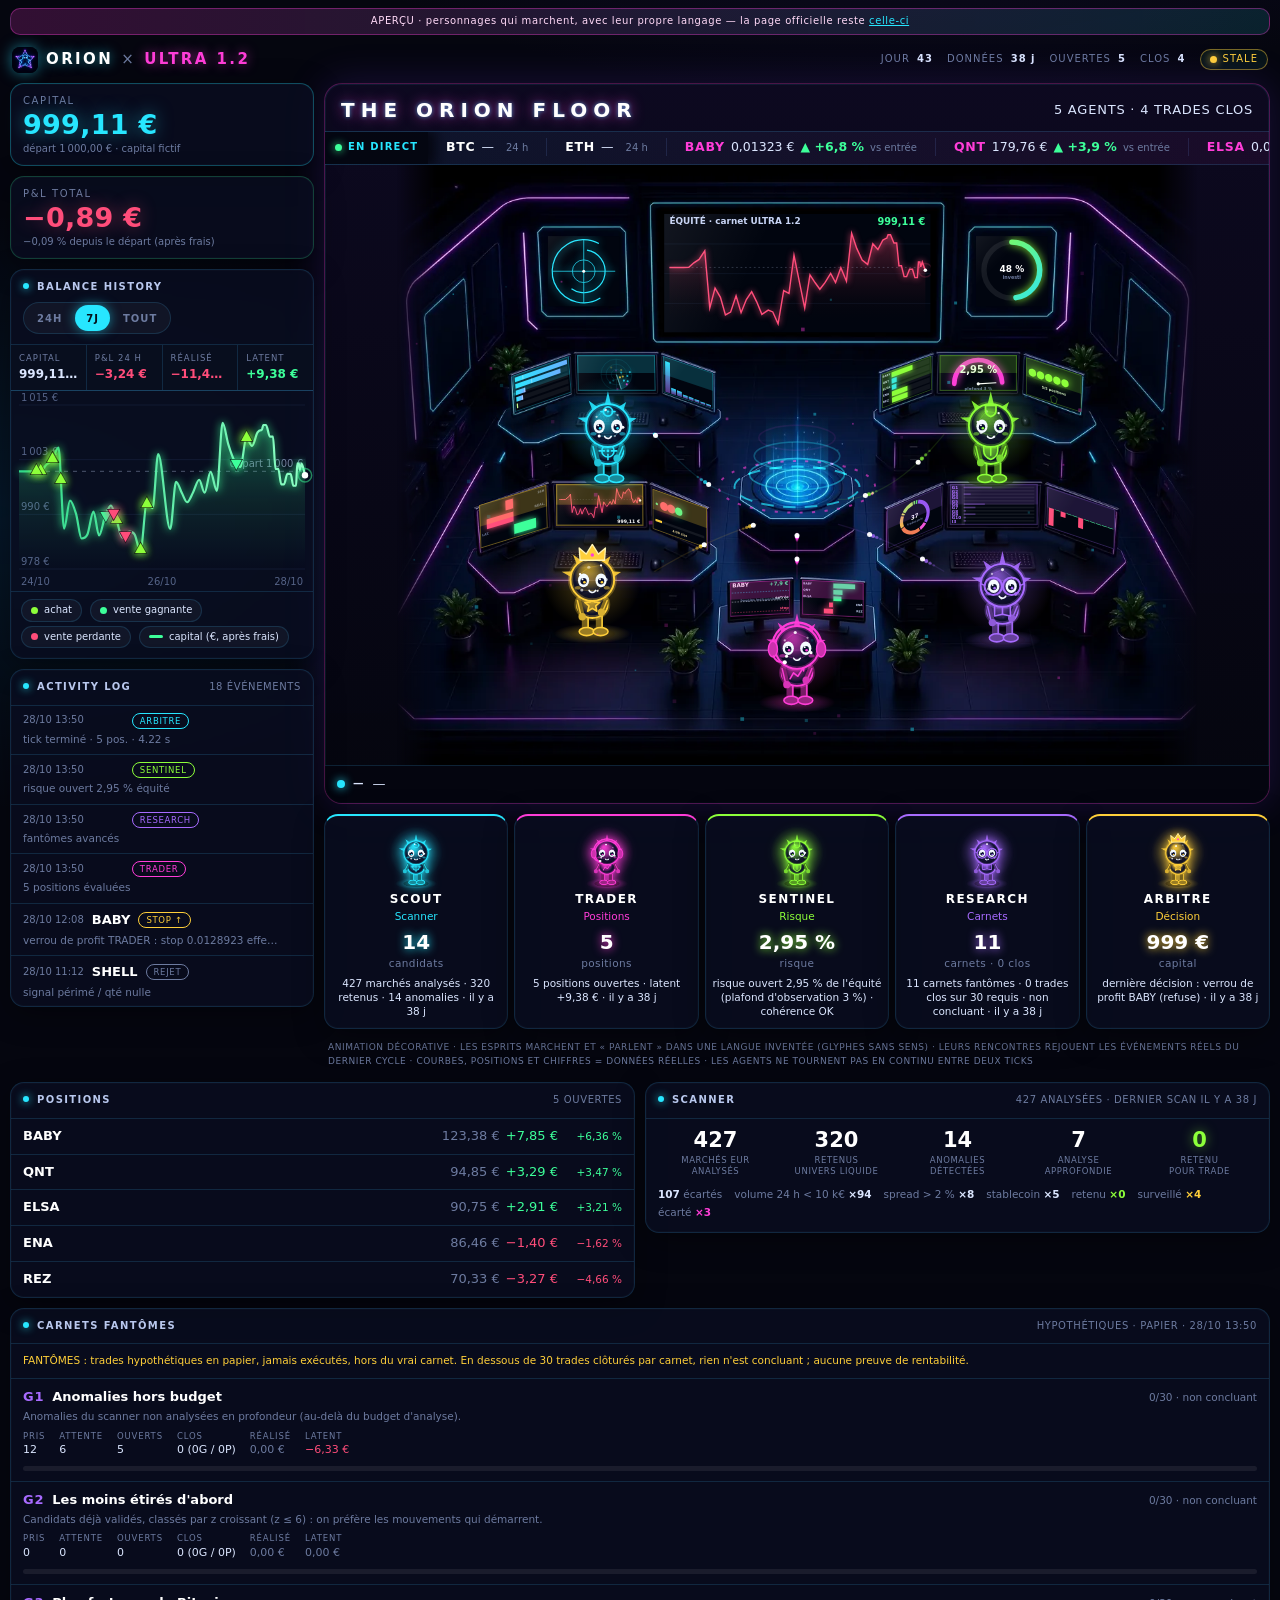
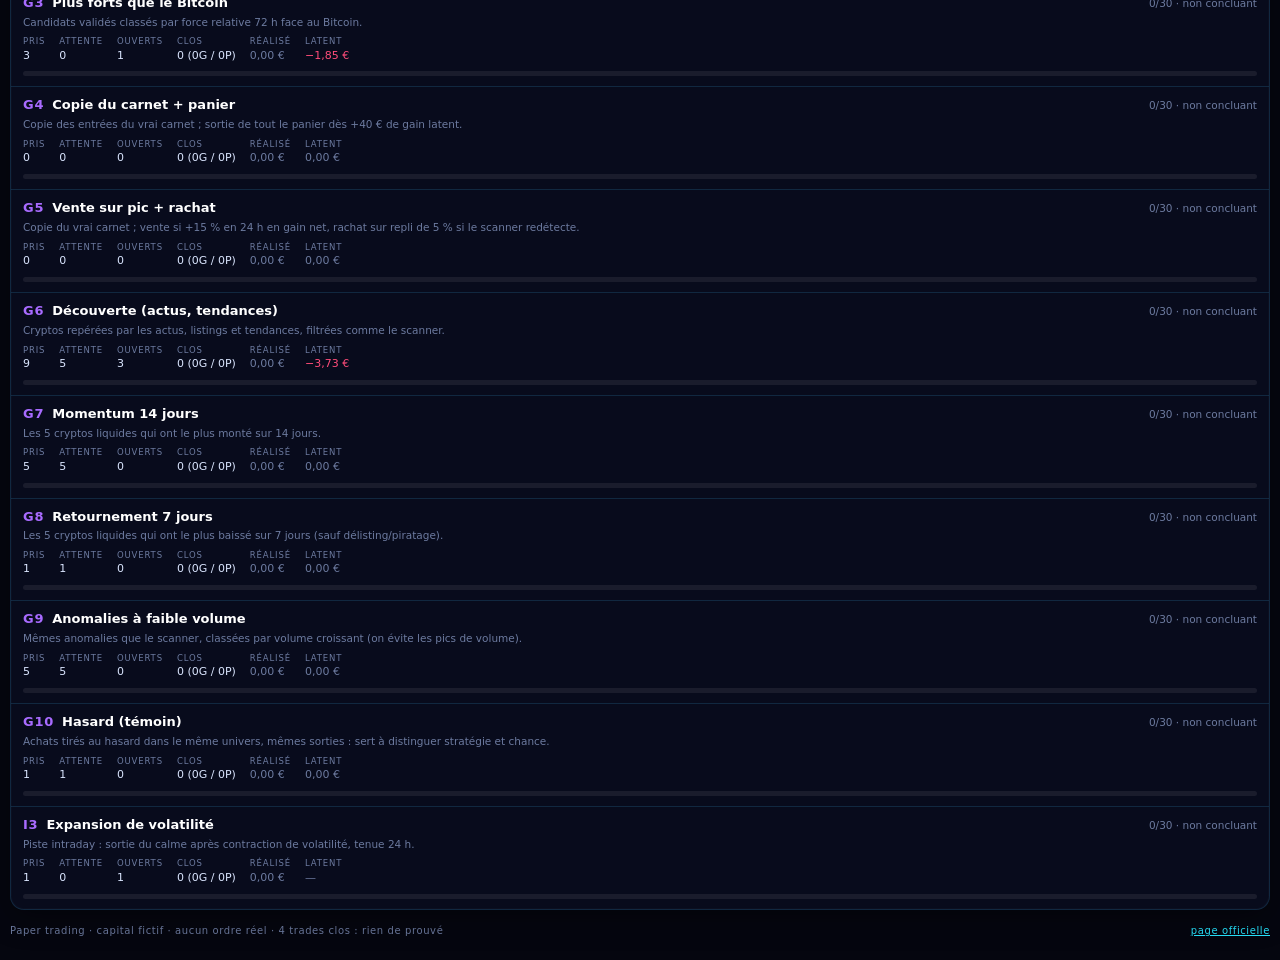
==== commit 1ec01e39: "preview-neon v4: personnages d'étoile qui marchent (jambes, cycles de marche, graphe de sol complet)" ====
--- a/preview-neon/index.html
+++ b/preview-neon/index.html
@@ -1,3 +1,106 @@
 <!doctype html>
-<html lang="fr"><head><meta charset="utf-8"><meta name="robots" content="noindex,nofollow"><meta http-equiv="refresh" content="0;url=../"><title>ORION</title><link rel="canonical" href="../"></head>
-<body><p>Cette page est maintenant la page officielle : <a href="../">ORION</a>.</p><script>location.replace('../'+location.search+location.hash)</script></body></html>
+<html lang="fr">
+<head>
+<meta charset="utf-8">
+<meta name="viewport" content="width=device-width, initial-scale=1, viewport-fit=cover">
+<meta name="theme-color" content="#05060f">
+<meta name="robots" content="noindex,nofollow">
+<meta name="mobile-web-app-capable" content="yes">
+<meta name="apple-mobile-web-app-capable" content="yes">
+<meta name="apple-mobile-web-app-title" content="ORION">
+<title>ORION — aperçu marche</title>
+<link rel="icon" type="image/png" sizes="48x48" href="../img/favicon-48.png?v=4">
+<link rel="icon" type="image/png" sizes="32x32" href="../img/favicon-32.png?v=4">
+<link rel="apple-touch-icon" sizes="180x180" href="../img/apple-touch-icon.png?v=4">
+<link rel="manifest" href="manifest.webmanifest?v=5">
+<link rel="preload" as="image" href="../img/room.webp?v=4" type="image/webp">
+<link rel="stylesheet" href="neon.css?v=5">
+</head>
+<body>
+<main class="wrap">
+  <div class="pv">APERÇU · personnages qui marchent, avec leur propre langage — la page officielle reste <a href="../">celle-ci</a></div>
+  <header class="bar">
+    <h1 class="brand"><img src="../img/favicon-48.png?v=4" width="26" height="26" alt=""><b>ORION</b><i>×</i><b class="u">ULTRA&nbsp;1.2</b></h1>
+    <div class="bst">
+      <span>JOUR <b id="s_day">—</b></span><span>DONNÉES <b id="s_age">—</b></span><span>OUVERTES <b id="s_op">—</b></span><span>CLOS <b id="s_cl">—</b></span>
+      <div class="live" id="live" title="Fraîcheur des données publiées"><i></i><span>—</span></div>
+    </div>
+  </header>
+
+  <div class="dash">
+    <div class="dl">
+      <div class="kp">
+        <section class="pn kcap" aria-label="Capital"><small>CAPITAL</small><b class="kbig c" id="k_cap">—</b><em id="k_capS">—</em></section>
+        <section class="pn kpl" aria-label="P&amp;L total"><small>P&amp;L TOTAL</small><b class="kbig" id="k_pl">—</b><em id="k_plS">—</em></section>
+      </div>
+      <section class="pn eq" aria-label="Courbe du capital">
+        <header class="ph"><span class="pt">BALANCE HISTORY</span>
+          <span class="seg" id="rng" role="group" aria-label="Période"><button data-r="24H">24H</button><button data-r="7J" class="on">7J</button><button data-r="TOUT">TOUT</button></span></header>
+        <div class="strip" id="strip"></div>
+        <div class="chw" id="chw"><canvas id="eqc" role="img" aria-label="Courbe du capital avec achats et ventes"></canvas><div class="tip" id="tip" hidden></div></div>
+        <div class="leg" id="leg"></div>
+      </section>
+      <section class="pn log">
+        <header class="ph"><span class="pt">ACTIVITY LOG</span><span class="pm" id="logMeta">—</span></header>
+        <div class="lines" id="lines"></div>
+      </section>
+    </div>
+
+    <div class="dm">
+      <section class="floor" id="hero" aria-label="THE ORION FLOOR">
+        <header class="fh"><span class="ft">THE ORION FLOOR</span><span class="pm" id="floorMeta">—</span></header>
+        <div class="mq" id="mq" role="marquee" aria-label="Prix en direct (Bitvavo, public)"><span class="mlive"><i></i>EN DIRECT</span><div class="mqt" id="mqt"></div></div>
+        <div class="stage" id="stage">
+          <div class="room" id="room">
+            <img class="bg" src="../img/room.webp?v=4" alt="Salle de marché néon vue du dessus" width="1152" height="864" decoding="async">
+            <canvas id="fc" aria-hidden="true"></canvas>
+          </div>
+        </div>
+        <div class="ticker" id="ticker"><i class="dot"></i><b id="tkWho">—</b><span id="tkTxt">—</span><em id="tkTag"></em></div>
+      </section>
+      <section class="agents" id="agents" aria-label="Agents">
+        <button class="pn ag" data-k="scout"><canvas class="ico" data-k="scout" width="112" height="112" aria-hidden="true"></canvas><h3>SCOUT</h3><i>Scanner</i><b class="kv" data-kv="scout">—</b><small class="ku" data-ku="scout">candidats</small><p data-st="scout">—</p></button>
+        <button class="pn ag" data-k="trader"><canvas class="ico" data-k="trader" width="112" height="112" aria-hidden="true"></canvas><h3>TRADER</h3><i>Positions</i><b class="kv" data-kv="trader">—</b><small class="ku" data-ku="trader">positions</small><p data-st="trader">—</p></button>
+        <button class="pn ag" data-k="sentinel"><canvas class="ico" data-k="sentinel" width="112" height="112" aria-hidden="true"></canvas><h3>SENTINEL</h3><i>Risque</i><b class="kv" data-kv="sentinel">—</b><small class="ku" data-ku="sentinel">risque</small><p data-st="sentinel">—</p></button>
+        <button class="pn ag" data-k="research"><canvas class="ico" data-k="research" width="112" height="112" aria-hidden="true"></canvas><h3>RESEARCH</h3><i>Carnets</i><b class="kv" data-kv="research">—</b><small class="ku" data-ku="research">carnets</small><p data-st="research">—</p></button>
+        <button class="pn ag" data-k="arbitre"><canvas class="ico" data-k="arbitre" width="112" height="112" aria-hidden="true"></canvas><h3>ARBITRE</h3><i>Décision</i><b class="kv" data-kv="arbitre">—</b><small class="ku" data-ku="arbitre">capital</small><p data-st="arbitre">—</p></button>
+      </section>
+      <p class="deco">Animation décorative · les esprits marchent et « parlent » dans une langue inventée (glyphes sans sens) · leurs rencontres rejouent les événements réels du dernier cycle · courbes, positions et chiffres = données réelles · les agents ne tournent pas en continu entre deux ticks</p>
+    </div>
+  </div>
+
+  <div class="below">
+    <section class="pn agst" aria-label="Statut des agents">
+      <header class="ph"><span class="pt">STATUT DES AGENTS</span><span class="pm">DONNÉES RÉELLES</span></header>
+      <ul>
+        <li style="--c:#27e6ff"><b>SCOUT</b><span data-st="scout">—</span></li>
+        <li style="--c:#ff3dd8"><b>TRADER</b><span data-st="trader">—</span></li>
+        <li style="--c:#8dff3a"><b>SENTINEL</b><span data-st="sentinel">—</span></li>
+        <li style="--c:#a86bff"><b>RESEARCH</b><span data-st="research">—</span></li>
+        <li style="--c:#ffcf3a"><b>ARBITRE</b><span data-st="arbitre">—</span></li>
+      </ul>
+    </section>
+    <section class="pn pos">
+      <header class="ph"><span class="pt">POSITIONS</span><span class="pm" id="posCnt">—</span></header>
+      <div class="pl" id="plist"></div>
+    </section>
+    <section class="pn scan" aria-label="Scanner">
+      <header class="ph"><span class="pt">SCANNER</span><span class="pm" id="scanMeta">—</span></header>
+      <div class="scb"><div class="funnel" id="funnel"></div><div class="why" id="why"></div></div>
+    </section>
+    <section class="pn gh" aria-label="Carnets fantômes">
+      <header class="ph"><span class="pt">CARNETS FANTÔMES</span><span class="pm" id="ghMeta">—</span></header>
+      <div class="ghn" id="ghNote">Trades hypothétiques en papier, jamais exécutés. Moins de 30 trades clôturés : rien n'est conclu.</div>
+      <div id="ghList"></div>
+    </section>
+  </div>
+
+  <footer class="foot">
+    <span id="badge">Paper trading · capital fictif · aucun ordre réel</span>
+    <a href="../">page officielle</a>
+  </footer>
+</main>
+<noscript><p class="ns">JavaScript est nécessaire pour afficher les données.</p></noscript>
+<script src="neon.js?v=5"></script>
+</body>
+</html>
--- a/preview-neon/neon.css
+++ b/preview-neon/neon.css
@@ -0,0 +1,174 @@
+/* ORION — THE ORION FLOOR. Sombre, cyan / magenta / lime. Aucune donnée inventée. */
+:root{--bg:#05060f;--pn:rgba(10,14,32,.78);--bd:rgba(70,190,255,.16);--bd2:rgba(70,190,255,.32);--tx:#dbe6ff;--mut:#6d7ba0;
+--cy:#27e6ff;--mg:#ff3dd8;--li:#8dff3a;--vi:#a86bff;--go:#ffcf3a;--g:#3dff9a;--r:#ff4d7a;
+--sans:ui-sans-serif,system-ui,-apple-system,"Segoe UI",Roboto,"Helvetica Neue",Arial,sans-serif;--mono:ui-monospace,"SF Mono",Menlo,Consolas,"Roboto Mono",monospace}
+*{box-sizing:border-box;margin:0}
+html{background:var(--bg);-webkit-text-size-adjust:100%}
+body{background:radial-gradient(1200px 600px at 70% -10%,rgba(80,40,200,.18),transparent 60%),radial-gradient(900px 500px at 0% 20%,rgba(0,170,255,.10),transparent 60%),var(--bg);color:var(--tx);font:13px/1.45 var(--sans);min-height:100vh;font-variant-numeric:tabular-nums}
+.wrap{max-width:1600px;margin:0 auto;padding:8px 10px 22px}
+b{font-weight:700}.g{color:var(--g)}.r{color:var(--r)}.z{color:var(--mut)}.mu{color:var(--mut)}
+a{color:var(--cy)}
+.pv{font-size:10px;letter-spacing:.06em;color:#ffd9f7;background:linear-gradient(90deg,rgba(255,61,216,.18),rgba(39,230,255,.12));border:1px solid rgba(255,61,216,.35);border-radius:10px;padding:5px 10px;margin-bottom:8px;text-align:center}
+.bar{display:flex;align-items:center;justify-content:space-between;gap:8px 14px;flex-wrap:wrap;padding:4px 2px 10px}
+.brand{display:flex;align-items:center;gap:8px;font-size:15px;letter-spacing:.16em;font-weight:400}
+.brand img{border-radius:8px;box-shadow:0 0 14px rgba(39,230,255,.5)}
+.brand b{color:#fff;text-shadow:0 0 12px rgba(39,230,255,.55)}.brand i{font-style:normal;color:var(--mut)}.brand .u{color:var(--mg);text-shadow:0 0 12px rgba(255,61,216,.6)}
+.bst{display:flex;align-items:center;gap:6px 14px;flex-wrap:wrap;font-size:10px;letter-spacing:.1em;color:var(--mut)}
+.bst b{color:var(--tx);margin-left:3px}
+.live{display:inline-flex;align-items:center;gap:6px;color:var(--g);border:1px solid rgba(61,255,154,.4);padding:2px 9px;border-radius:99px;background:rgba(61,255,154,.06)}
+.live i{width:7px;height:7px;border-radius:50%;background:var(--g);box-shadow:0 0 8px var(--g);animation:bl 2s ease-in-out infinite}
+.live.stale{color:var(--go);border-color:rgba(255,207,58,.45)}.live.stale i{background:var(--go);box-shadow:0 0 8px var(--go)}
+.live.na{color:var(--mut);border-color:var(--bd)}.live.na i{background:var(--mut);box-shadow:none;animation:none}
+@keyframes bl{50%{opacity:.3}}
+/* panneaux */
+.pn{background:var(--pn);border:1px solid var(--bd);border-radius:14px;box-shadow:0 0 0 1px rgba(255,255,255,.015) inset,0 8px 30px rgba(0,0,0,.35);backdrop-filter:blur(2px)}
+.ph{display:flex;justify-content:space-between;align-items:center;gap:8px;padding:10px 12px;border-bottom:1px solid var(--bd);font-size:10px;letter-spacing:.14em;color:var(--mut);text-transform:uppercase;flex-wrap:wrap}
+.pt{color:#b9c8ee;font-weight:600}.pt::before{content:"";display:inline-block;width:6px;height:6px;border-radius:50%;background:var(--cy);box-shadow:0 0 8px var(--cy);margin-right:8px;vertical-align:1px}
+.pm{letter-spacing:.06em}
+.empty{padding:14px 12px;color:var(--mut)}
+/* mise en page : bloc « maquette » — colonne ORION à gauche, bureau + cartes à droite (empilé sur téléphone) */
+.dash{display:grid;grid-template-columns:minmax(0,1fr);gap:10px}
+.dl,.dm{display:flex;flex-direction:column;gap:10px;min-width:0}
+.dm{order:1}.dl{order:2}
+.kp{display:grid;grid-template-columns:1fr 1fr;gap:10px}
+.kcap,.kpl{display:flex;flex-direction:column;gap:2px;padding:10px 12px;min-width:0}
+.kcap small,.kpl small{font-size:10px;letter-spacing:.16em;color:var(--mut)}
+.kbig{font-size:23px;line-height:1.1;letter-spacing:.01em;font-weight:700;white-space:nowrap}
+.kbig.c{color:var(--cy);text-shadow:0 0 18px rgba(39,230,255,.5)}
+.kbig.g{color:var(--g);text-shadow:0 0 18px rgba(61,255,154,.45)}.kbig.r{color:var(--r);text-shadow:0 0 18px rgba(255,77,122,.45)}.kbig.z{color:var(--tx)}
+.kcap em,.kpl em{font-style:normal;font-size:10px;color:var(--mut);line-height:1.3}
+.kcap{border-color:rgba(39,230,255,.3)}
+.kpl{border-color:rgba(61,255,154,.22)}
+.below{display:flex;flex-direction:column;gap:10px;margin-top:10px}
+.agst ul{list-style:none;padding:4px 0}.agst li{display:flex;gap:10px;padding:8px 12px;border-bottom:1px solid var(--bd);font-size:11.5px;line-height:1.4;border-left:3px solid var(--c)}
+.agst li:last-child{border-bottom:0}.agst li b{flex:none;width:72px;letter-spacing:.1em;color:var(--c);font-size:10.5px;padding-top:1px}
+@media(min-width:960px){
+ .dash{grid-template-columns:304px minmax(0,1fr);align-items:start}
+ .dm{order:2}.dl{order:1}
+ .kp{grid-template-columns:1fr}
+ .kbig{font-size:27px}
+ .below{display:grid;grid-template-columns:minmax(0,1fr) minmax(0,1fr);align-items:start}
+ .below .agst{grid-column:1/-1}.below .gh{grid-column:1/-1}
+}
+@media(min-width:1180px){.below .agst{display:none}}
+/* graphique équité */
+.seg{display:inline-flex;gap:2px;background:rgba(255,255,255,.04);border:1px solid var(--bd);border-radius:99px;padding:2px}
+.seg button{font:600 10px var(--sans);letter-spacing:.1em;color:var(--mut);background:none;border:0;border-radius:99px;padding:5px 11px;cursor:pointer;min-height:26px}
+.seg button.on{color:#04101a;background:var(--cy);box-shadow:0 0 12px rgba(39,230,255,.55)}
+.strip{display:grid;grid-template-columns:repeat(4,minmax(0,1fr));gap:1px;background:var(--bd);border-bottom:1px solid var(--bd)}
+.strip>div{background:rgba(8,12,28,.92);padding:7px 8px;display:flex;flex-direction:column;gap:1px;min-width:0}
+.strip small{font-size:8.5px;letter-spacing:.12em;color:var(--mut)}
+.strip b{font-size:12px;white-space:nowrap;overflow:hidden;text-overflow:ellipsis}
+.chw{position:relative;height:200px;touch-action:pan-y}
+#eqc{position:absolute;inset:0;width:100%;height:100%;display:block}
+.tip{position:absolute;z-index:3;pointer-events:none;background:rgba(6,10,24,.94);border:1px solid var(--bd2);border-radius:10px;padding:7px 9px;font-size:11px;line-height:1.35;box-shadow:0 6px 24px rgba(0,0,0,.6),0 0 14px rgba(39,230,255,.18);min-width:128px;max-width:210px}
+.tip b{color:#fff}.tip time{display:block;color:var(--mut);font-size:9.5px;margin-bottom:2px}.tip .mk{display:block;margin-top:4px;padding-top:4px;border-top:1px solid var(--bd)}
+.leg{display:flex;flex-wrap:wrap;gap:4px 8px;padding:7px 10px 10px;border-top:1px solid var(--bd);font-size:10px;color:var(--mut)}
+.leg button,.leg span{font:inherit;color:var(--tx);background:rgba(255,255,255,.04);border:1px solid var(--bd);border-radius:99px;padding:3px 9px;cursor:default;display:inline-flex;align-items:center;gap:6px}
+.leg button{cursor:pointer}.leg button.off{opacity:.4}
+.leg i{width:14px;height:3px;border-radius:2px;display:inline-block}
+.leg i.d{height:7px;width:7px;border-radius:50%}
+/* positions / journal */
+.pr{display:grid;grid-template-columns:62px 1fr auto 58px;gap:6px;align-items:baseline;padding:8px 12px;border-bottom:1px solid var(--bd)}
+.pr:last-child{border:0}.pr b{color:#fff}.pr span{text-align:right}.pr small{text-align:right;font-size:10.5px}
+.lines{max-height:300px;overflow:auto;scrollbar-width:thin;scrollbar-color:#2a3a66 transparent}
+.ev{display:grid;grid-template-columns:auto auto auto 1fr;gap:3px 8px;align-items:center;padding:7px 12px;border-bottom:1px solid var(--bd)}
+.ev time{color:var(--mut);font-size:10px}.ev b{color:#fff;min-width:32px}
+.tg{font-style:normal;font-size:8.5px;letter-spacing:.08em;padding:1px 7px;border:1px solid currentColor;border-radius:99px}
+.tg.g{color:var(--g)}.tg.r{color:var(--r)}.tg.a{color:var(--go)}.tg.c{color:var(--cy)}.tg.p{color:var(--mg)}.tg.m{color:var(--mut)}.tg.v{color:var(--vi)}.tg.l{color:var(--li)}
+.am{text-align:right}.am.g{color:var(--g)}.am.r{color:var(--r)}
+.tx{grid-column:1/-1;color:var(--mut);font-size:10.5px;white-space:nowrap;overflow:hidden;text-overflow:ellipsis}
+/* THE ORION FLOOR */
+.floor{border:1px solid rgba(255,61,216,.28);border-radius:16px;background:linear-gradient(180deg,rgba(14,10,34,.9),rgba(5,6,15,.95));box-shadow:0 0 0 1px rgba(39,230,255,.08) inset,0 0 40px rgba(120,60,255,.18);overflow:hidden;margin:0 -10px;border-radius:0;border-left:0;border-right:0}
+.fh{display:flex;justify-content:space-between;align-items:center;gap:8px;padding:9px 12px 4px;flex-wrap:wrap}
+.ft{font-size:15px;letter-spacing:.3em;font-weight:600;color:#fff;text-shadow:0 0 14px rgba(255,61,216,.7),0 0 4px rgba(39,230,255,.6)}
+.stage{position:relative;overflow:hidden;aspect-ratio:412/368;background:#03040a}
+.room{position:absolute;left:-10%;top:0;width:120%;aspect-ratio:4/3;touch-action:manipulation;user-select:none;-webkit-user-select:none}
+.room .bg{position:absolute;inset:0;width:100%;height:100%;display:block}
+#fc{position:absolute;inset:0;width:100%;height:100%;display:block;pointer-events:none}
+.chars{position:absolute;inset:0}
+.ch{position:absolute;left:0;top:0;width:0;height:0;will-change:transform;cursor:pointer;-webkit-tap-highlight-color:transparent}
+.ch .sh{position:absolute;left:0;top:0;width:calc(var(--s)*.9);height:calc(var(--s)*.26);margin:calc(var(--s)*.34) 0 0 calc(var(--s)*-.45);border-radius:50%;background:radial-gradient(closest-side,var(--c),transparent 72%);opacity:.55}
+.ch .bb{position:absolute;left:0;top:0;width:var(--s);height:var(--s);margin:calc(var(--s)*-.5) 0 0 calc(var(--s)*-.5);animation:bob 3.8s ease-in-out infinite;animation-delay:var(--d)}
+.ch img{display:block;width:100%;height:100%;object-fit:contain;filter:drop-shadow(0 0 6px var(--c));transition:transform .5s ease}
+.ch.act img{transform:scale(1.12);filter:drop-shadow(0 0 14px var(--c)) brightness(1.15)}
+.ch .ring{position:absolute;left:50%;top:48%;width:70%;height:70%;border:2px solid var(--c);border-radius:50%;transform:translate(-50%,-50%) scale(.6);opacity:0;pointer-events:none}
+.ch.act .ring{animation:ping 1.4s ease-out infinite}
+@keyframes bob{0%,100%{transform:translateY(0)}50%{transform:translateY(calc(var(--s)*-.045))}}
+@keyframes ping{0%{transform:translate(-50%,-50%) scale(.6);opacity:.9}100%{transform:translate(-50%,-50%) scale(1.6);opacity:0}}
+.bub{position:absolute;z-index:5;max-width:56%;transform:translate(-50%,-100%);padding:6px 10px;border-radius:12px;background:rgba(6,10,24,.92);border:1px solid var(--c,#27e6ff);color:#fff;font-size:calc(9px + .35vw);line-height:1.3;text-align:center;box-shadow:0 0 16px var(--c,#27e6ff);pointer-events:none;opacity:0;transition:opacity .25s}
+.bub.on{opacity:1}
+.bub::after{content:"";position:absolute;left:50%;bottom:-5px;width:8px;height:8px;background:rgba(6,10,24,.92);border:solid var(--c,#27e6ff);border-width:0 1px 1px 0;transform:translateX(-50%) rotate(45deg)}
+.ticker{display:flex;align-items:center;gap:8px;padding:8px 12px;border-top:1px solid var(--bd);background:rgba(4,6,16,.8);font-size:12px;min-height:38px}
+.ticker .dot{width:8px;height:8px;border-radius:50%;background:var(--cy);box-shadow:0 0 10px var(--cy);flex:none}
+.ticker b{letter-spacing:.1em;font-size:10.5px;flex:none}
+.ticker span{color:var(--tx);min-width:0;flex:1}
+.ticker em{font-style:normal;color:var(--mut);font-size:10px;flex:none;text-align:right}
+.deco{padding:2px 4px 4px;font-size:9px;letter-spacing:.06em;color:var(--mut);text-transform:uppercase;line-height:1.5}
+@media(min-width:960px){
+ .floor{margin:0;border:1px solid rgba(255,61,216,.28);border-radius:18px}
+ .stage{--sh:max(500px,calc(100vh - 300px));aspect-ratio:4/3;max-height:var(--sh);margin:0 auto;width:min(100%,calc(var(--sh)*4/3))}
+ .room{left:0;width:100%}
+ .fh{padding:12px 16px 6px}.ft{font-size:20px}
+ .ticker{font-size:13px}
+ .bub{font-size:12.5px}
+}
+/* cartes agents — rangée sous le bureau, comme la maquette */
+.agents{display:grid;grid-template-columns:repeat(5,minmax(0,1fr));gap:6px}
+.ag{--c:#27e6ff;display:flex;flex-direction:column;align-items:center;text-align:center;gap:1px;padding:7px 3px 8px;min-width:0;font:inherit;color:inherit;cursor:pointer;border-top:2px solid var(--c);transition:box-shadow .3s,border-color .3s,background .3s;-webkit-tap-highlight-color:transparent}
+.ag img{width:40px;height:40px;object-fit:contain;filter:drop-shadow(0 0 5px var(--c))}
+.ag h3{font-size:9px;letter-spacing:.06em;color:#fff;font-weight:800;margin-top:2px}.ag i{font-style:normal;font-size:8.5px;color:var(--c)}
+.ag p{display:none;font-size:10.5px;color:var(--tx);line-height:1.35;margin-top:5px}
+.ag[data-k=scout]{--c:#27e6ff}.ag[data-k=trader]{--c:#ff3dd8}.ag[data-k=sentinel]{--c:#8dff3a}.ag[data-k=research]{--c:#a86bff}.ag[data-k=arbitre]{--c:#ffcf3a}
+.ag.on{box-shadow:0 0 18px -3px var(--c),inset 0 0 18px -9px var(--c);border-color:var(--c);background:rgba(16,20,44,.92)}
+@media(min-width:960px){.ag{padding:10px 6px 10px}.ag img{width:56px;height:56px}.ag h3{font-size:12px;letter-spacing:.12em}.ag i{font-size:10.5px}}
+@media(min-width:1180px){.ag p{display:block}}
+/* scanner */
+.scb{padding:10px 12px 12px}
+.funnel{display:flex;justify-content:space-between;gap:6px}
+.fn{display:flex;flex-direction:column;align-items:center;text-align:center;flex:1;min-width:0}
+.fn b{font-size:21px;color:#fff;line-height:1.1}.fn.k b{color:var(--li);text-shadow:0 0 12px rgba(141,255,58,.5)}
+.fn small{font-size:8.5px;letter-spacing:.07em;color:var(--mut);margin-top:3px;line-height:1.3}
+.why{display:flex;flex-wrap:wrap;gap:3px 12px;margin-top:10px;font-size:10.5px;color:var(--mut)}.why b{color:var(--tx)}
+.why .k b{color:var(--li)}.why .w b{color:var(--go)}.why .d b{color:var(--mg)}
+/* carnets fantômes */
+.ghn{padding:9px 12px;font-size:10.5px;color:var(--go);border-bottom:1px solid var(--bd);line-height:1.5}
+.gx{padding:9px 12px 10px;border-bottom:1px solid var(--bd)}.gx:last-child{border:0}
+.gt{display:flex;gap:8px;align-items:baseline;flex-wrap:wrap}.gt b{color:var(--vi);letter-spacing:.06em}.gt em{font-style:normal;color:#fff;font-weight:600}.gp{margin-left:auto;color:var(--mut);font-size:10.5px}
+.gd{color:var(--mut);font-size:10.5px;margin:2px 0 6px;line-height:1.4}
+.gs{display:flex;flex-wrap:wrap;gap:4px 14px;font-size:11px}.gs i{display:block;font-style:normal;font-size:8.5px;letter-spacing:.1em;color:var(--mut)}
+.gb{height:5px;border-radius:99px;background:rgba(255,255,255,.07);margin-top:8px;overflow:hidden}.gb u{display:block;height:100%;background:linear-gradient(90deg,var(--vi),var(--mg));border-radius:99px;min-width:0}
+.foot{display:flex;justify-content:space-between;gap:10px;flex-wrap:wrap;margin-top:14px;font-size:10px;letter-spacing:.06em;color:var(--mut)}
+.ns{padding:20px;color:var(--go)}
+@media(prefers-reduced-motion:reduce){.ch .bb,.ch.act .ring,.live i{animation:none}}
+@media(min-width:960px){.stage{background:transparent}.room{-webkit-mask-image:linear-gradient(90deg,transparent,#000 5%,#000 95%,transparent);mask-image:linear-gradient(90deg,transparent,#000 5%,#000 95%,transparent)}}
+
+/* ===== v3 : plus de vie ===== */
+.ch .tl{position:absolute;inset:0;transform-origin:50% 70%;will-change:transform}
+.ch .tl img{width:100%;height:100%}
+.ch.act img{transform:none;filter:drop-shadow(0 0 14px var(--c)) brightness(1.18)}
+.ch .tg2{position:absolute;left:0;top:calc(var(--s)*.4);transform:translateX(-50%);white-space:nowrap;padding:2px 8px;border-radius:99px;background:rgba(5,8,22,.88);border:1px solid var(--c);color:#fff;font-size:11px;font-weight:700;letter-spacing:.02em;box-shadow:0 0 10px -2px var(--c);pointer-events:none}
+.bub[data-side=u]::after{display:block}
+.bub[data-side=l]::after,.bub[data-side=r]::after,.bub[data-side=d]::after{display:none}
+.mq{display:flex;align-items:center;gap:0;overflow:hidden;border-top:1px solid var(--bd);border-bottom:1px solid var(--bd);background:linear-gradient(90deg,rgba(39,230,255,.06),rgba(255,61,216,.06));height:34px;position:relative}
+.mlive{flex:none;display:flex;align-items:center;gap:6px;padding:0 10px;height:100%;font-size:10px;font-weight:800;letter-spacing:.12em;color:var(--cy);background:rgba(4,6,16,.92);z-index:2;box-shadow:6px 0 12px 2px rgba(4,6,16,.9)}
+.mlive i{width:7px;height:7px;border-radius:50%;background:var(--g);box-shadow:0 0 8px var(--g);animation:bl 1.4s infinite}
+.mqt{display:flex;width:max-content;animation:mqs var(--mqd,40s) linear infinite;will-change:transform}
+.mq.paused .mqt{animation-play-state:paused}
+.mr{display:flex;flex:none}
+.mi{display:flex;align-items:baseline;gap:6px;padding:0 18px;white-space:nowrap;font-size:12.5px;border-right:1px solid rgba(120,160,255,.14)}
+.mi b{color:#fff;letter-spacing:.06em}.mi .px{font-style:normal;color:var(--tx);font-variant-numeric:tabular-nums}
+.mi .cg{font-style:normal;font-weight:700;font-variant-numeric:tabular-nums}.mi .cg.up{color:var(--g)}.mi .cg.dn{color:var(--r)}
+.mi small{color:var(--mut);font-size:10px}
+.mi.po b{color:var(--mg)}
+@keyframes mqs{to{transform:translateX(-50%)}}
+.ag .kv{display:block;font-size:15px;color:#fff;margin-top:3px;font-variant-numeric:tabular-nums;text-shadow:0 0 10px var(--c)}
+.ag .ku{display:block;font-size:8.5px;color:var(--mut);letter-spacing:.04em;line-height:1.1}
+@media(min-width:960px){.ag .kv{font-size:20px}.ag .ku{font-size:10.5px}.ch .tg2{font-size:12px}}
+@media(max-width:699px){.ch .tg2{font-size:10px;padding:1px 6px}.mi{font-size:12px;padding:0 14px}}
+@media(prefers-reduced-motion:reduce){.mqt{animation:none;overflow-x:auto}.mq{overflow-x:auto}}
+
+/* ===== v4 : personnages dessinés (canvas), icônes de cartes ===== */
+.ag .ico{width:44px;height:44px;display:block}
+@media(min-width:960px){.ag .ico{width:62px;height:62px}}
+.ag .ico{filter:drop-shadow(0 0 5px var(--c))}
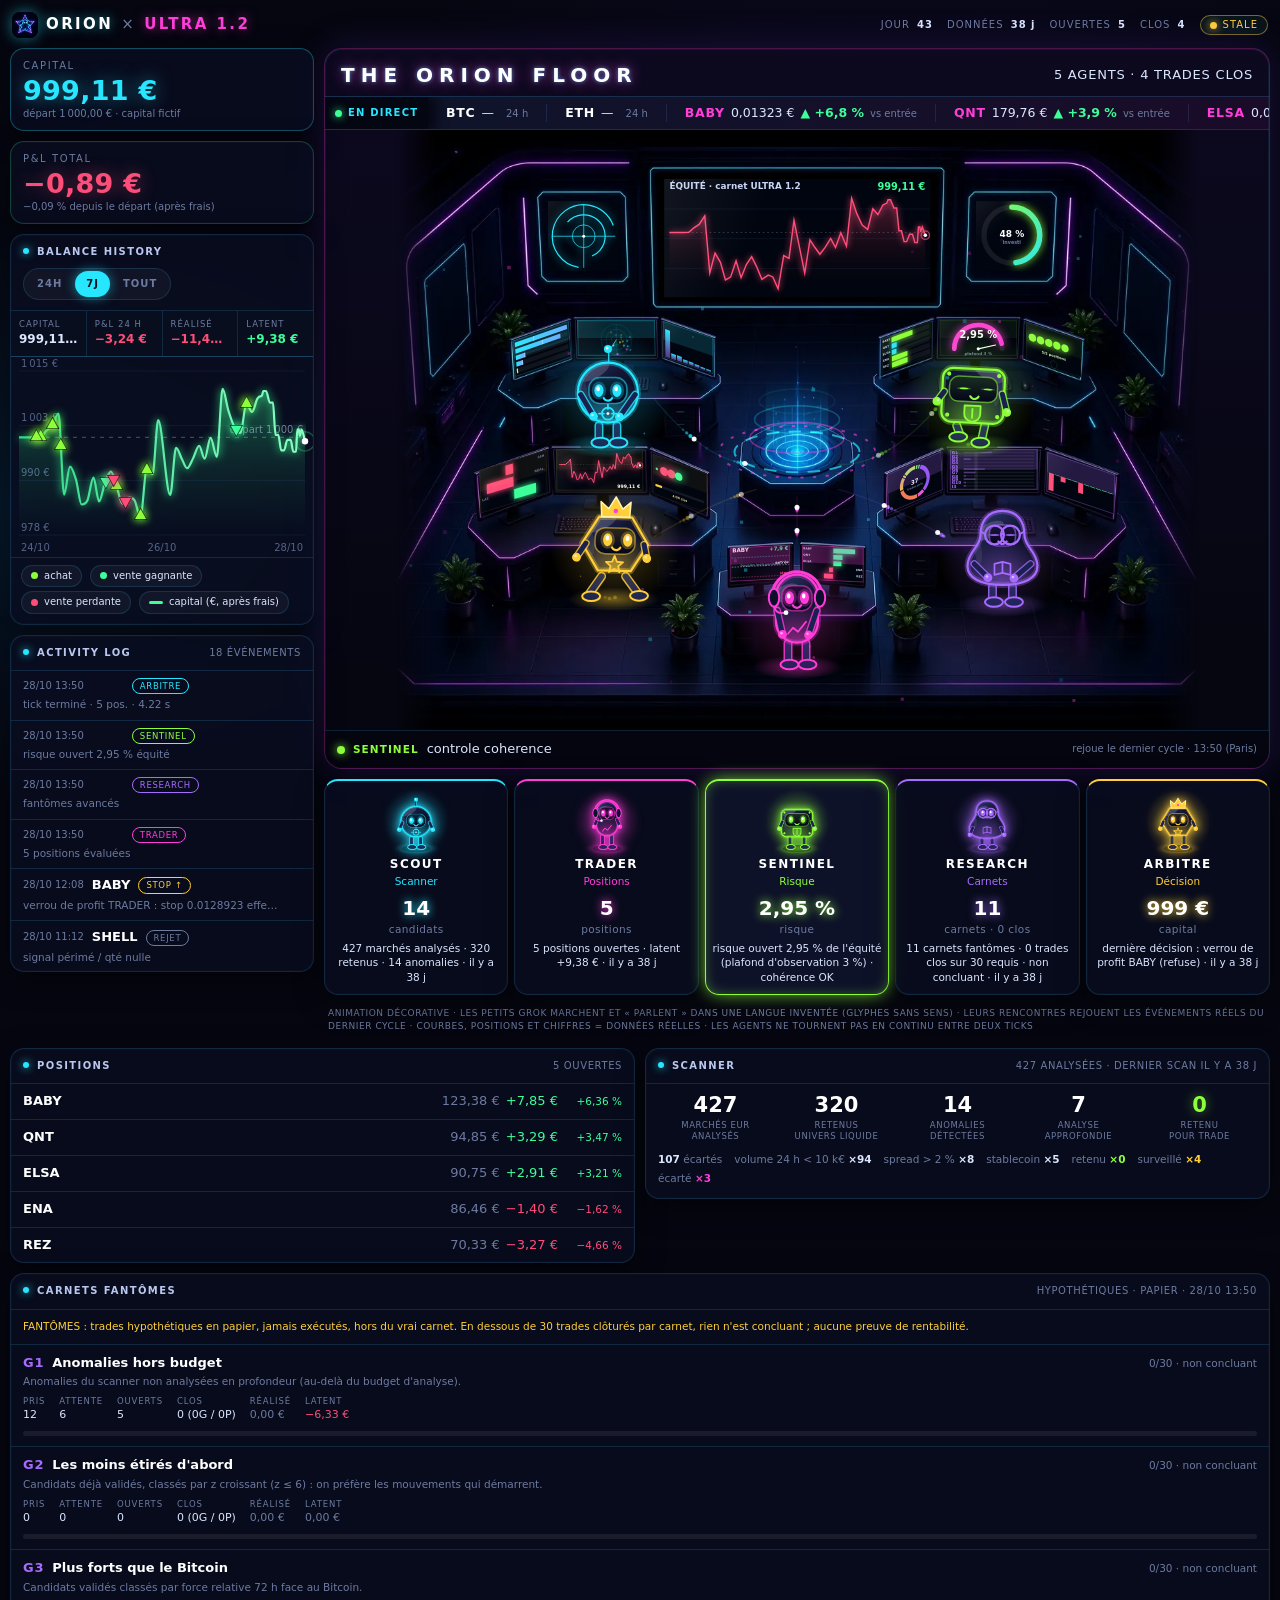
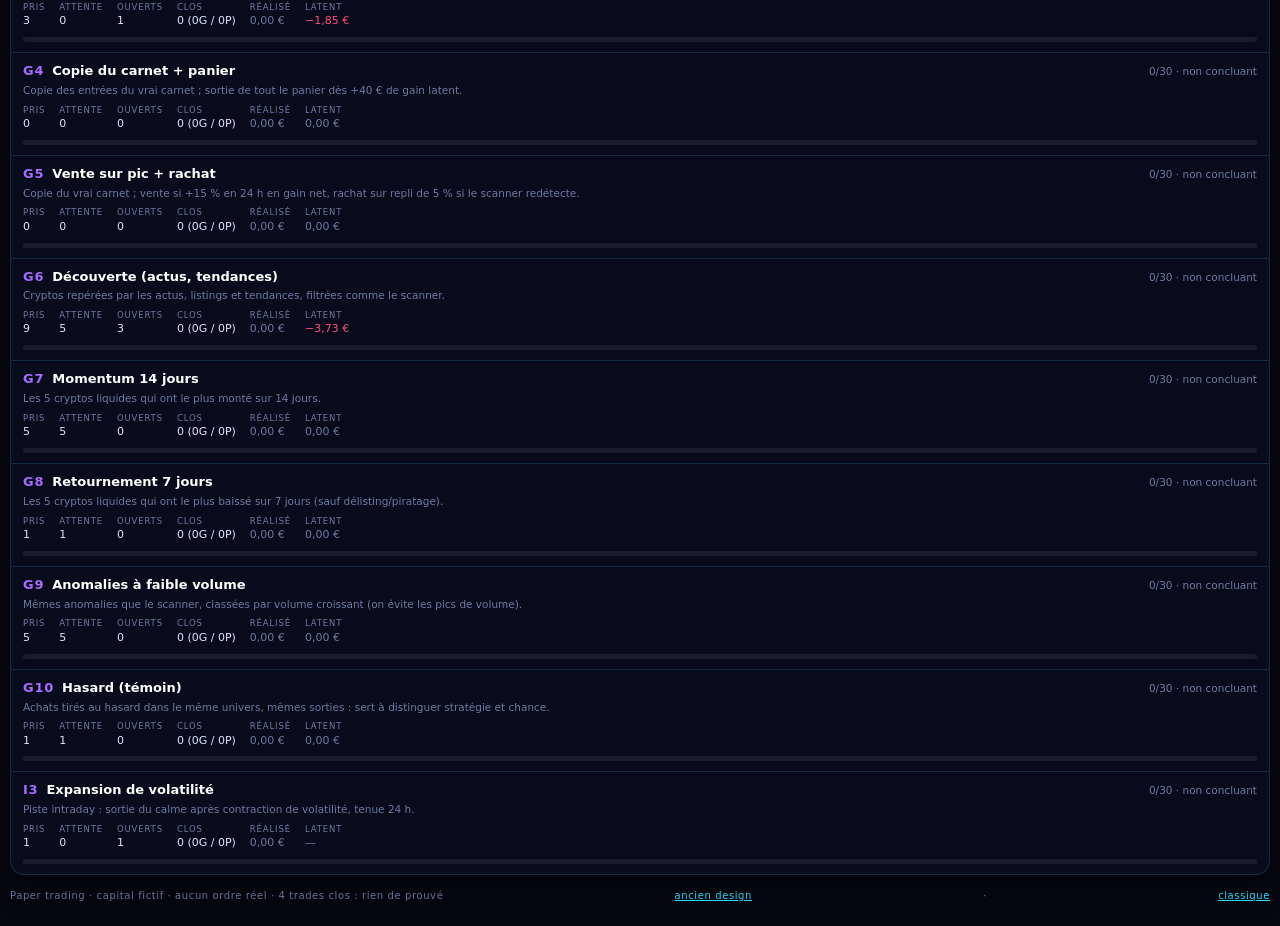
==== commit b9204c43: "site: petits Grok colorés (formes différentes) marchent sur tout le sol, langage de glyphes ; devien" ====
--- a/preview-neon/index.html
+++ b/preview-neon/index.html
@@ -1,106 +1,3 @@
 <!doctype html>
-<html lang="fr">
-<head>
-<meta charset="utf-8">
-<meta name="viewport" content="width=device-width, initial-scale=1, viewport-fit=cover">
-<meta name="theme-color" content="#05060f">
-<meta name="robots" content="noindex,nofollow">
-<meta name="mobile-web-app-capable" content="yes">
-<meta name="apple-mobile-web-app-capable" content="yes">
-<meta name="apple-mobile-web-app-title" content="ORION">
-<title>ORION — aperçu marche</title>
-<link rel="icon" type="image/png" sizes="48x48" href="../img/favicon-48.png?v=4">
-<link rel="icon" type="image/png" sizes="32x32" href="../img/favicon-32.png?v=4">
-<link rel="apple-touch-icon" sizes="180x180" href="../img/apple-touch-icon.png?v=4">
-<link rel="manifest" href="manifest.webmanifest?v=5">
-<link rel="preload" as="image" href="../img/room.webp?v=4" type="image/webp">
-<link rel="stylesheet" href="neon.css?v=5">
-</head>
-<body>
-<main class="wrap">
-  <div class="pv">APERÇU · personnages qui marchent, avec leur propre langage — la page officielle reste <a href="../">celle-ci</a></div>
-  <header class="bar">
-    <h1 class="brand"><img src="../img/favicon-48.png?v=4" width="26" height="26" alt=""><b>ORION</b><i>×</i><b class="u">ULTRA&nbsp;1.2</b></h1>
-    <div class="bst">
-      <span>JOUR <b id="s_day">—</b></span><span>DONNÉES <b id="s_age">—</b></span><span>OUVERTES <b id="s_op">—</b></span><span>CLOS <b id="s_cl">—</b></span>
-      <div class="live" id="live" title="Fraîcheur des données publiées"><i></i><span>—</span></div>
-    </div>
-  </header>
-
-  <div class="dash">
-    <div class="dl">
-      <div class="kp">
-        <section class="pn kcap" aria-label="Capital"><small>CAPITAL</small><b class="kbig c" id="k_cap">—</b><em id="k_capS">—</em></section>
-        <section class="pn kpl" aria-label="P&amp;L total"><small>P&amp;L TOTAL</small><b class="kbig" id="k_pl">—</b><em id="k_plS">—</em></section>
-      </div>
-      <section class="pn eq" aria-label="Courbe du capital">
-        <header class="ph"><span class="pt">BALANCE HISTORY</span>
-          <span class="seg" id="rng" role="group" aria-label="Période"><button data-r="24H">24H</button><button data-r="7J" class="on">7J</button><button data-r="TOUT">TOUT</button></span></header>
-        <div class="strip" id="strip"></div>
-        <div class="chw" id="chw"><canvas id="eqc" role="img" aria-label="Courbe du capital avec achats et ventes"></canvas><div class="tip" id="tip" hidden></div></div>
-        <div class="leg" id="leg"></div>
-      </section>
-      <section class="pn log">
-        <header class="ph"><span class="pt">ACTIVITY LOG</span><span class="pm" id="logMeta">—</span></header>
-        <div class="lines" id="lines"></div>
-      </section>
-    </div>
-
-    <div class="dm">
-      <section class="floor" id="hero" aria-label="THE ORION FLOOR">
-        <header class="fh"><span class="ft">THE ORION FLOOR</span><span class="pm" id="floorMeta">—</span></header>
-        <div class="mq" id="mq" role="marquee" aria-label="Prix en direct (Bitvavo, public)"><span class="mlive"><i></i>EN DIRECT</span><div class="mqt" id="mqt"></div></div>
-        <div class="stage" id="stage">
-          <div class="room" id="room">
-            <img class="bg" src="../img/room.webp?v=4" alt="Salle de marché néon vue du dessus" width="1152" height="864" decoding="async">
-            <canvas id="fc" aria-hidden="true"></canvas>
-          </div>
-        </div>
-        <div class="ticker" id="ticker"><i class="dot"></i><b id="tkWho">—</b><span id="tkTxt">—</span><em id="tkTag"></em></div>
-      </section>
-      <section class="agents" id="agents" aria-label="Agents">
-        <button class="pn ag" data-k="scout"><canvas class="ico" data-k="scout" width="112" height="112" aria-hidden="true"></canvas><h3>SCOUT</h3><i>Scanner</i><b class="kv" data-kv="scout">—</b><small class="ku" data-ku="scout">candidats</small><p data-st="scout">—</p></button>
-        <button class="pn ag" data-k="trader"><canvas class="ico" data-k="trader" width="112" height="112" aria-hidden="true"></canvas><h3>TRADER</h3><i>Positions</i><b class="kv" data-kv="trader">—</b><small class="ku" data-ku="trader">positions</small><p data-st="trader">—</p></button>
-        <button class="pn ag" data-k="sentinel"><canvas class="ico" data-k="sentinel" width="112" height="112" aria-hidden="true"></canvas><h3>SENTINEL</h3><i>Risque</i><b class="kv" data-kv="sentinel">—</b><small class="ku" data-ku="sentinel">risque</small><p data-st="sentinel">—</p></button>
-        <button class="pn ag" data-k="research"><canvas class="ico" data-k="research" width="112" height="112" aria-hidden="true"></canvas><h3>RESEARCH</h3><i>Carnets</i><b class="kv" data-kv="research">—</b><small class="ku" data-ku="research">carnets</small><p data-st="research">—</p></button>
-        <button class="pn ag" data-k="arbitre"><canvas class="ico" data-k="arbitre" width="112" height="112" aria-hidden="true"></canvas><h3>ARBITRE</h3><i>Décision</i><b class="kv" data-kv="arbitre">—</b><small class="ku" data-ku="arbitre">capital</small><p data-st="arbitre">—</p></button>
-      </section>
-      <p class="deco">Animation décorative · les esprits marchent et « parlent » dans une langue inventée (glyphes sans sens) · leurs rencontres rejouent les événements réels du dernier cycle · courbes, positions et chiffres = données réelles · les agents ne tournent pas en continu entre deux ticks</p>
-    </div>
-  </div>
-
-  <div class="below">
-    <section class="pn agst" aria-label="Statut des agents">
-      <header class="ph"><span class="pt">STATUT DES AGENTS</span><span class="pm">DONNÉES RÉELLES</span></header>
-      <ul>
-        <li style="--c:#27e6ff"><b>SCOUT</b><span data-st="scout">—</span></li>
-        <li style="--c:#ff3dd8"><b>TRADER</b><span data-st="trader">—</span></li>
-        <li style="--c:#8dff3a"><b>SENTINEL</b><span data-st="sentinel">—</span></li>
-        <li style="--c:#a86bff"><b>RESEARCH</b><span data-st="research">—</span></li>
-        <li style="--c:#ffcf3a"><b>ARBITRE</b><span data-st="arbitre">—</span></li>
-      </ul>
-    </section>
-    <section class="pn pos">
-      <header class="ph"><span class="pt">POSITIONS</span><span class="pm" id="posCnt">—</span></header>
-      <div class="pl" id="plist"></div>
-    </section>
-    <section class="pn scan" aria-label="Scanner">
-      <header class="ph"><span class="pt">SCANNER</span><span class="pm" id="scanMeta">—</span></header>
-      <div class="scb"><div class="funnel" id="funnel"></div><div class="why" id="why"></div></div>
-    </section>
-    <section class="pn gh" aria-label="Carnets fantômes">
-      <header class="ph"><span class="pt">CARNETS FANTÔMES</span><span class="pm" id="ghMeta">—</span></header>
-      <div class="ghn" id="ghNote">Trades hypothétiques en papier, jamais exécutés. Moins de 30 trades clôturés : rien n'est conclu.</div>
-      <div id="ghList"></div>
-    </section>
-  </div>
-
-  <footer class="foot">
-    <span id="badge">Paper trading · capital fictif · aucun ordre réel</span>
-    <a href="../">page officielle</a>
-  </footer>
-</main>
-<noscript><p class="ns">JavaScript est nécessaire pour afficher les données.</p></noscript>
-<script src="neon.js?v=5"></script>
-</body>
-</html>
+<html lang="fr"><head><meta charset="utf-8"><meta name="robots" content="noindex,nofollow"><meta http-equiv="refresh" content="0;url=../"><title>ORION</title><link rel="canonical" href="../"></head>
+<body><p>Cette page est maintenant la page officielle : <a href="../">ORION</a>.</p><script>location.replace('../'+location.search+location.hash)</script></body></html>
